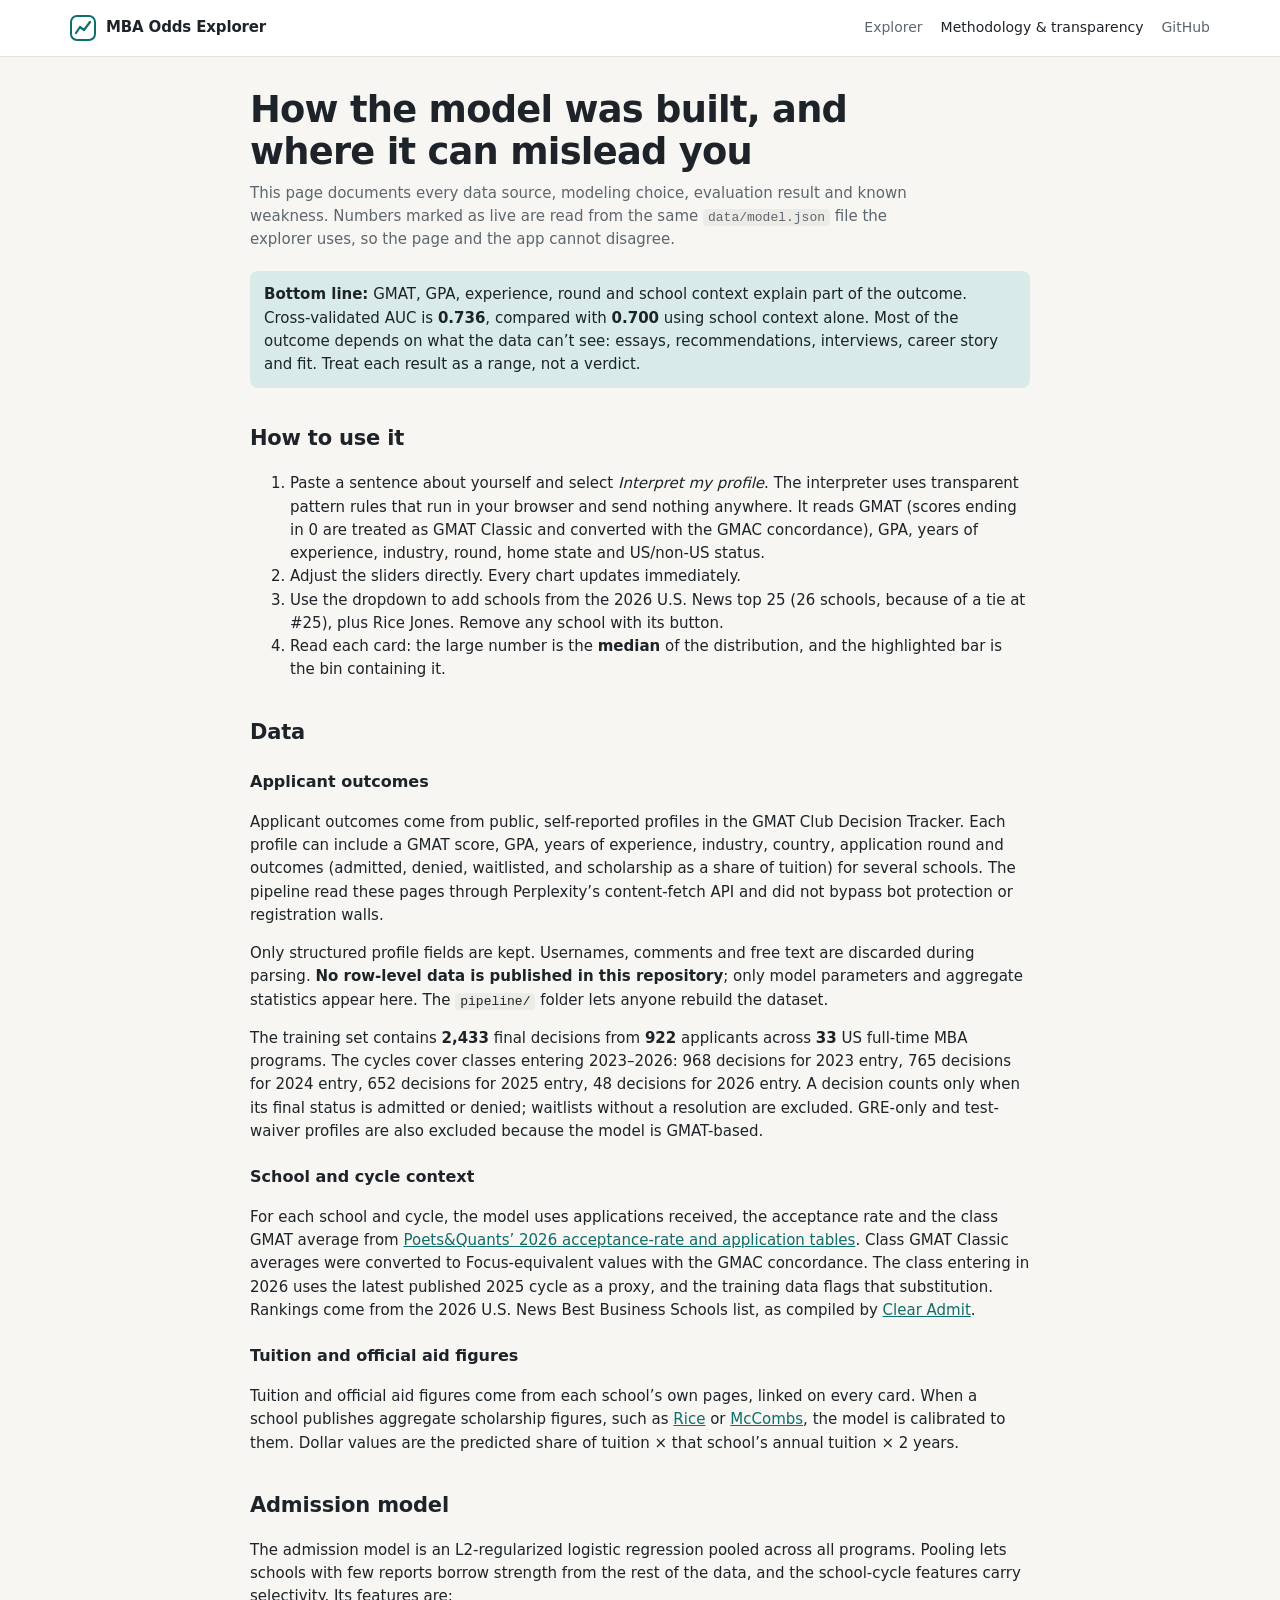
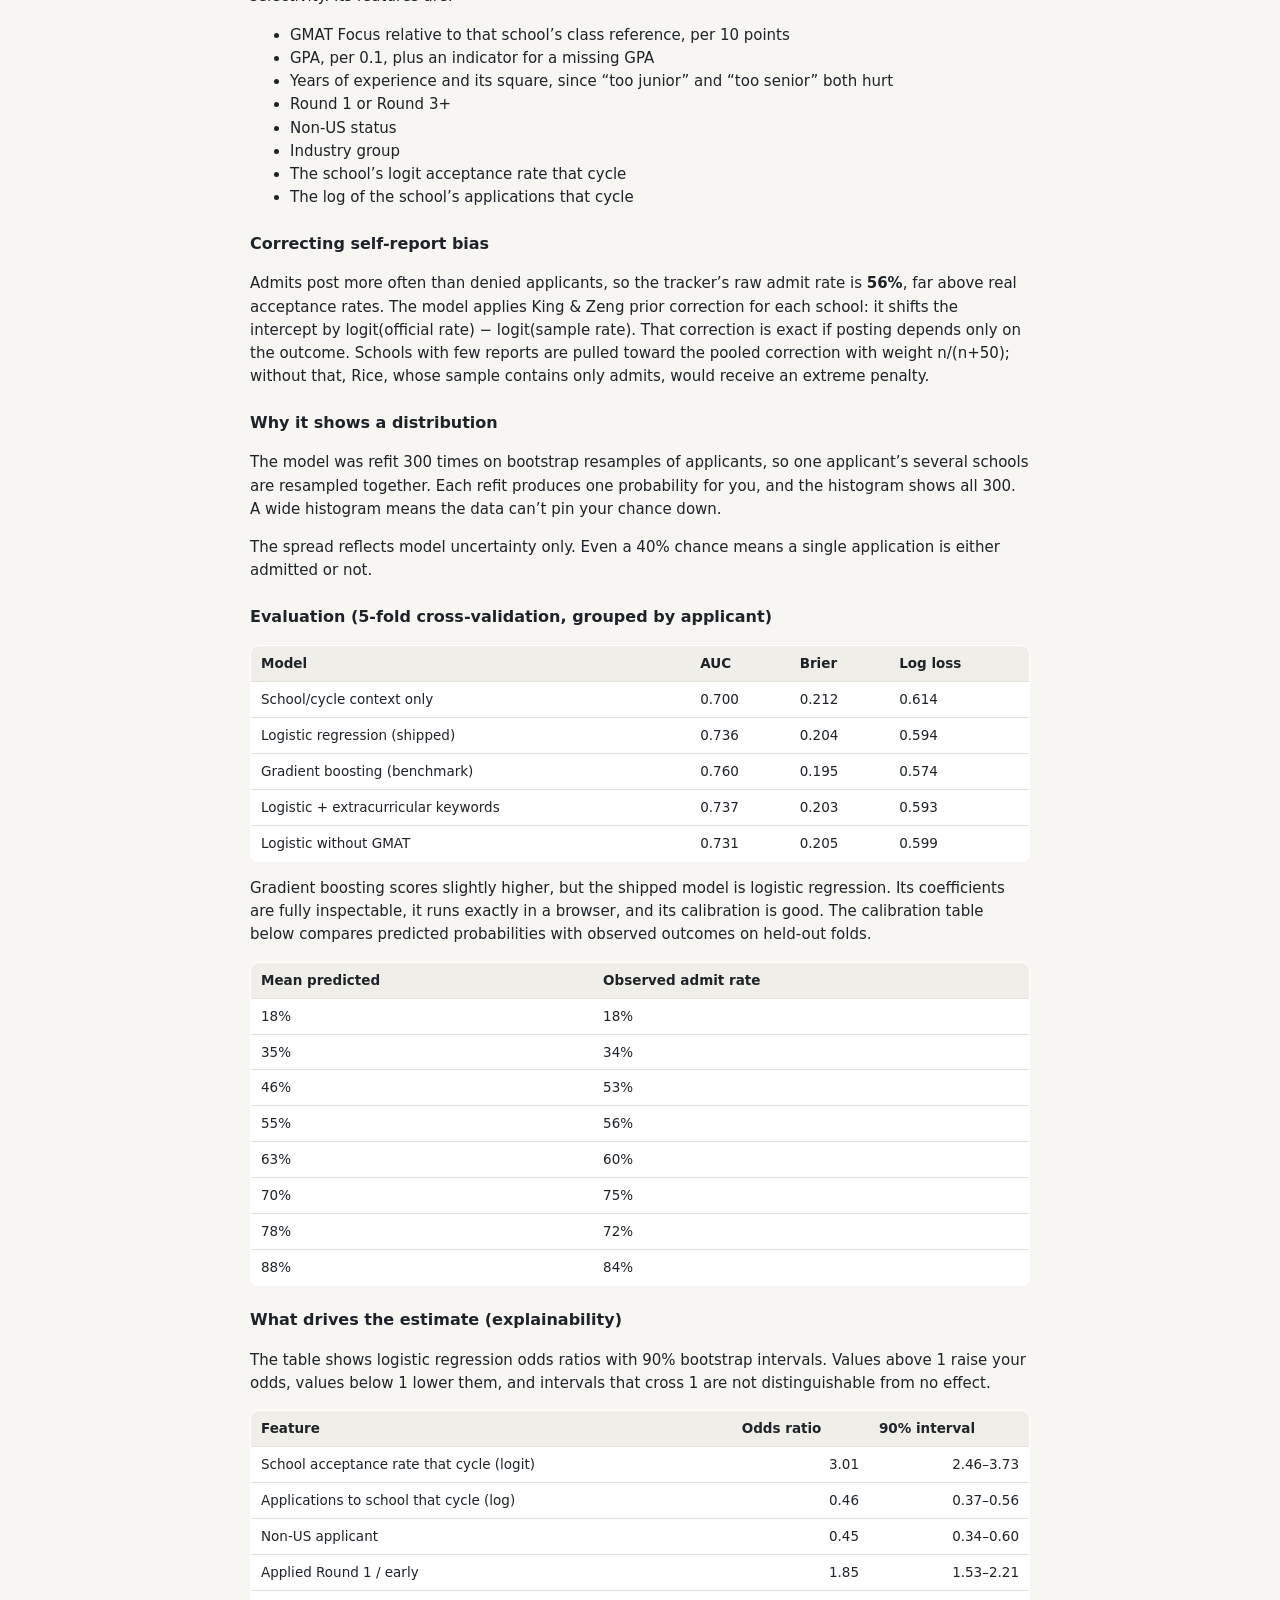
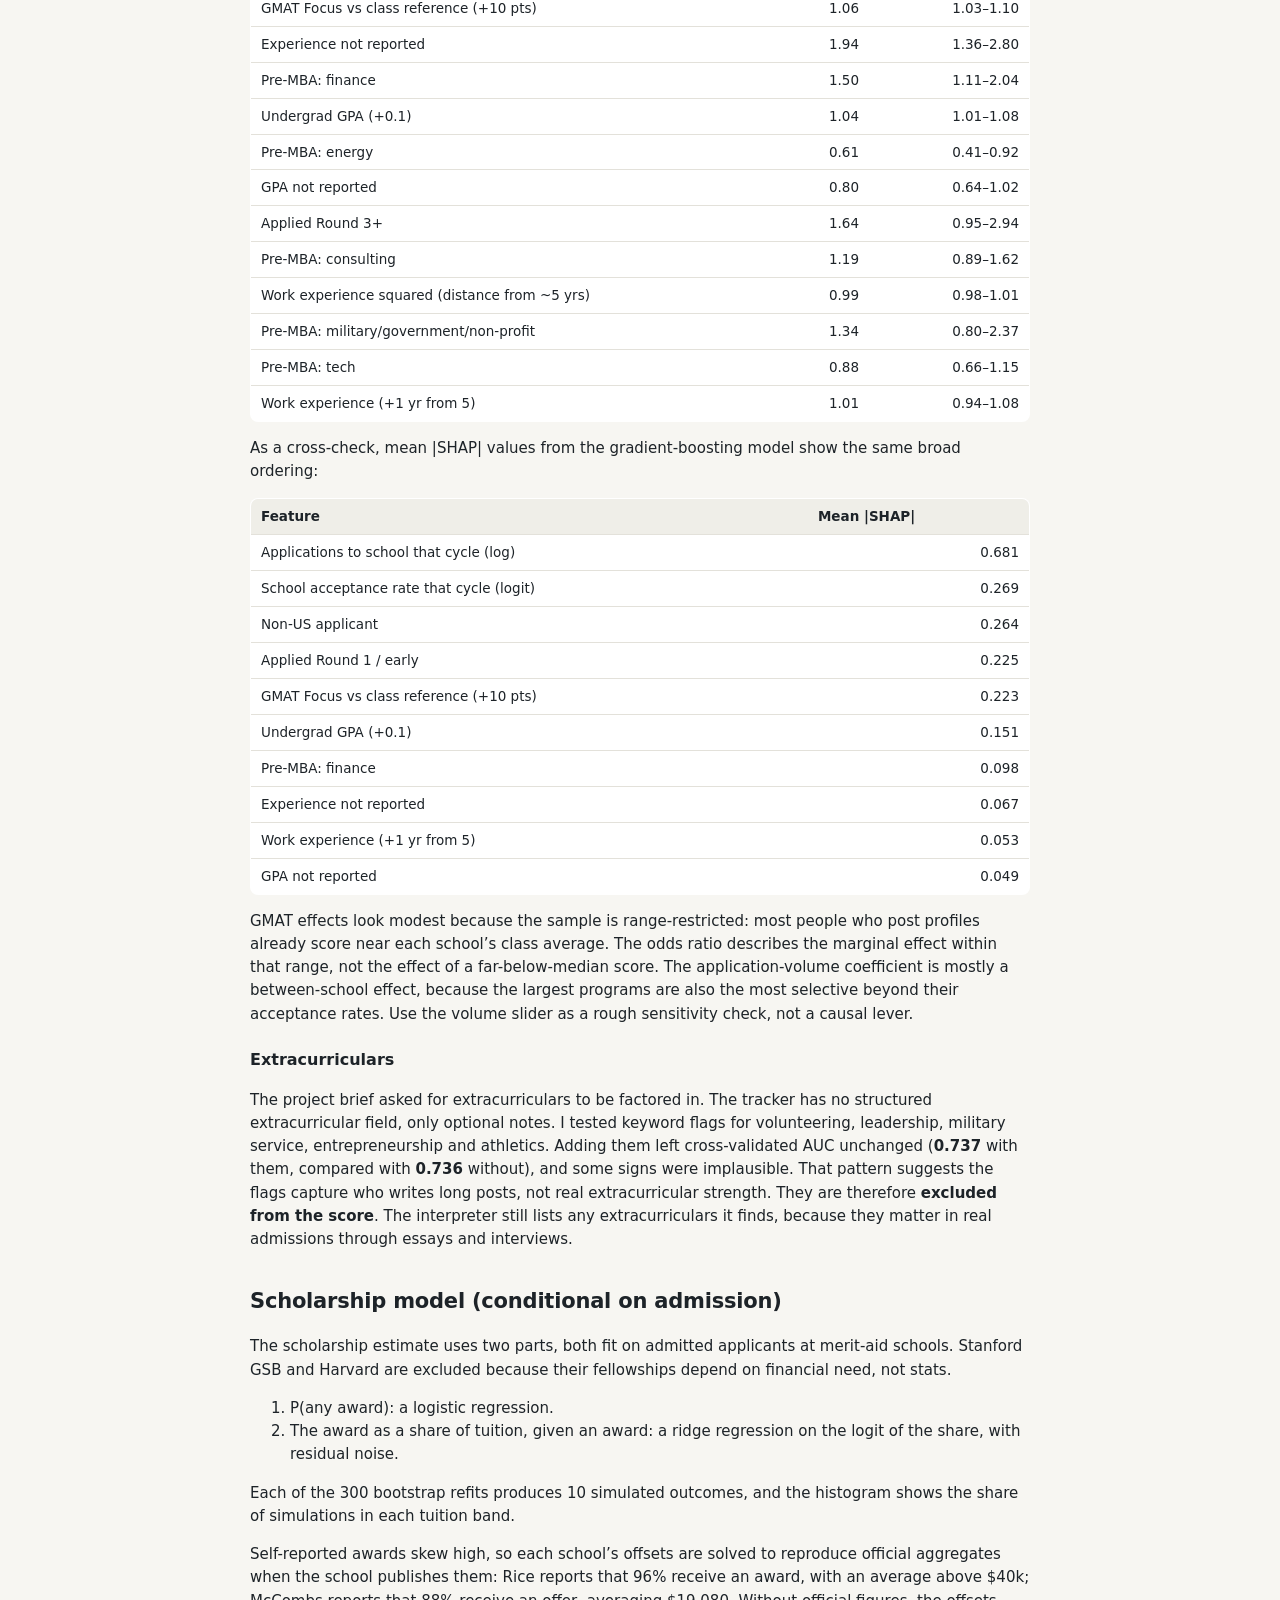
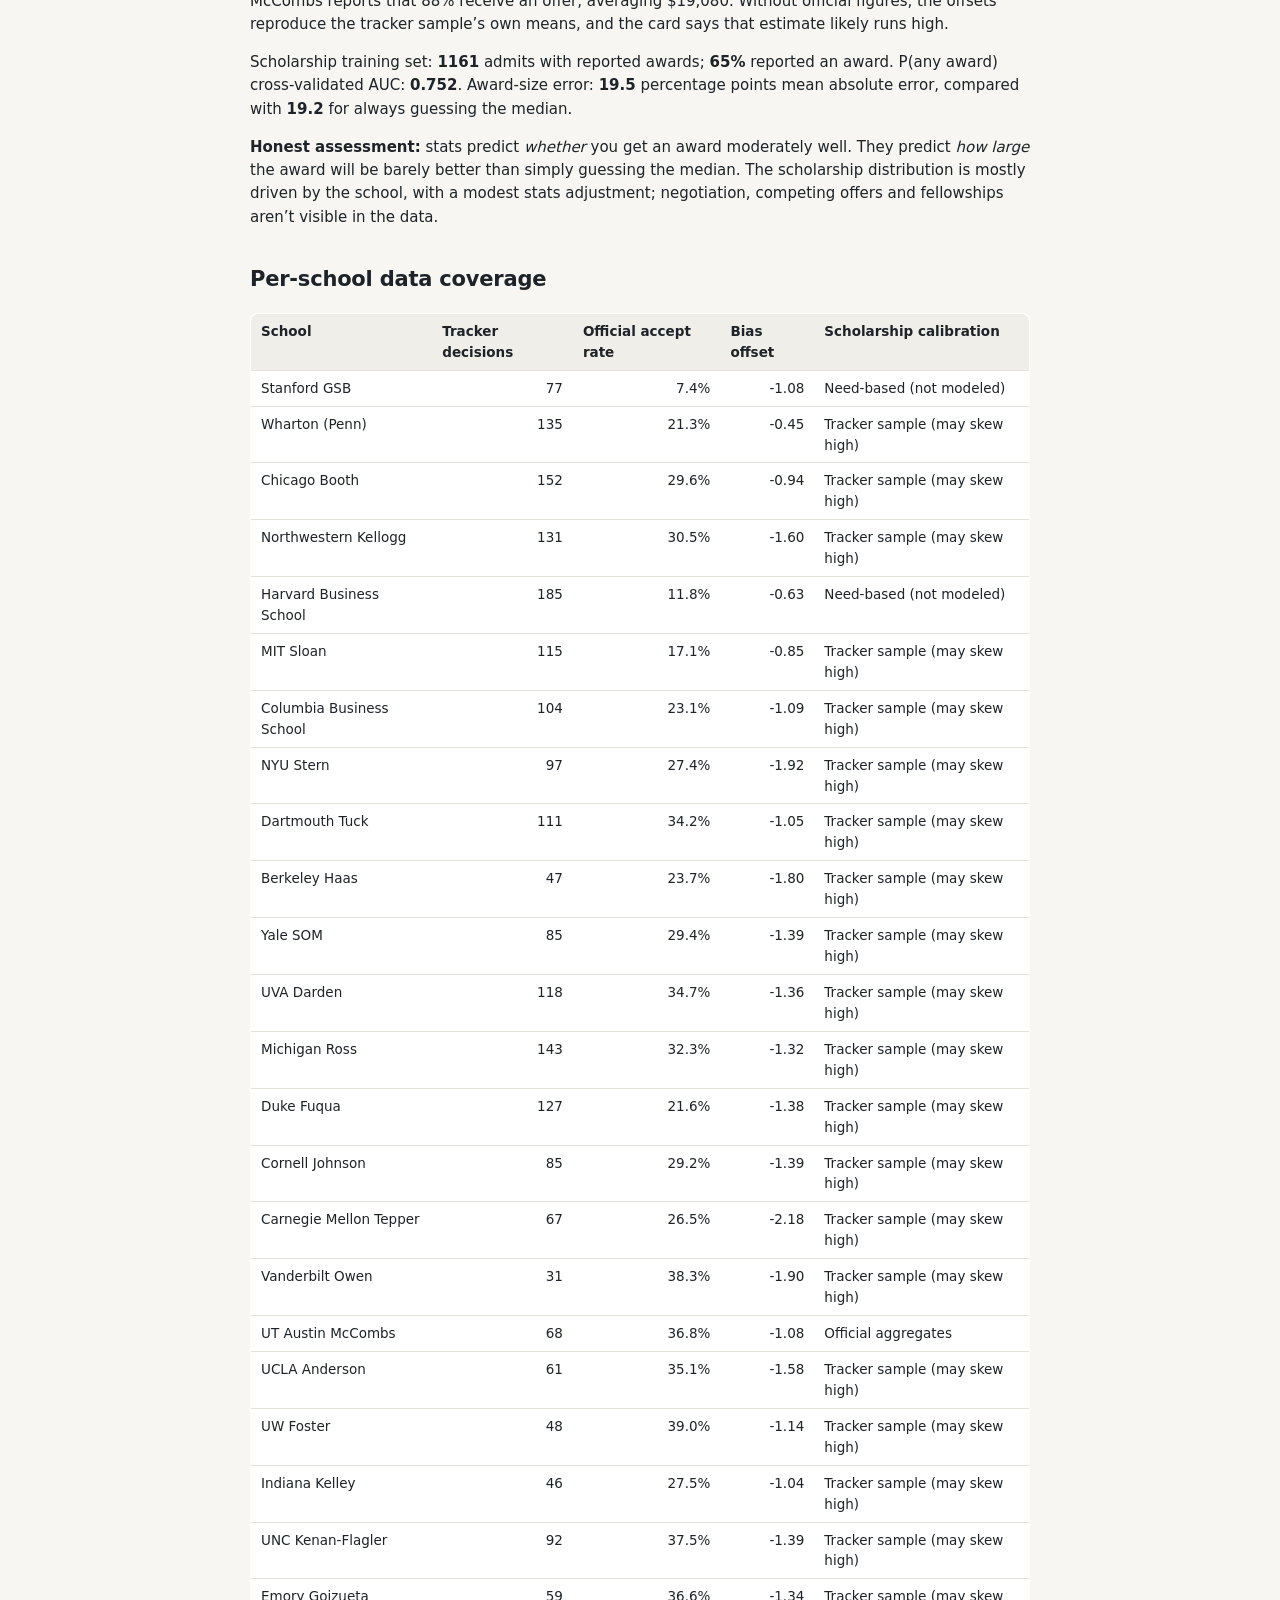
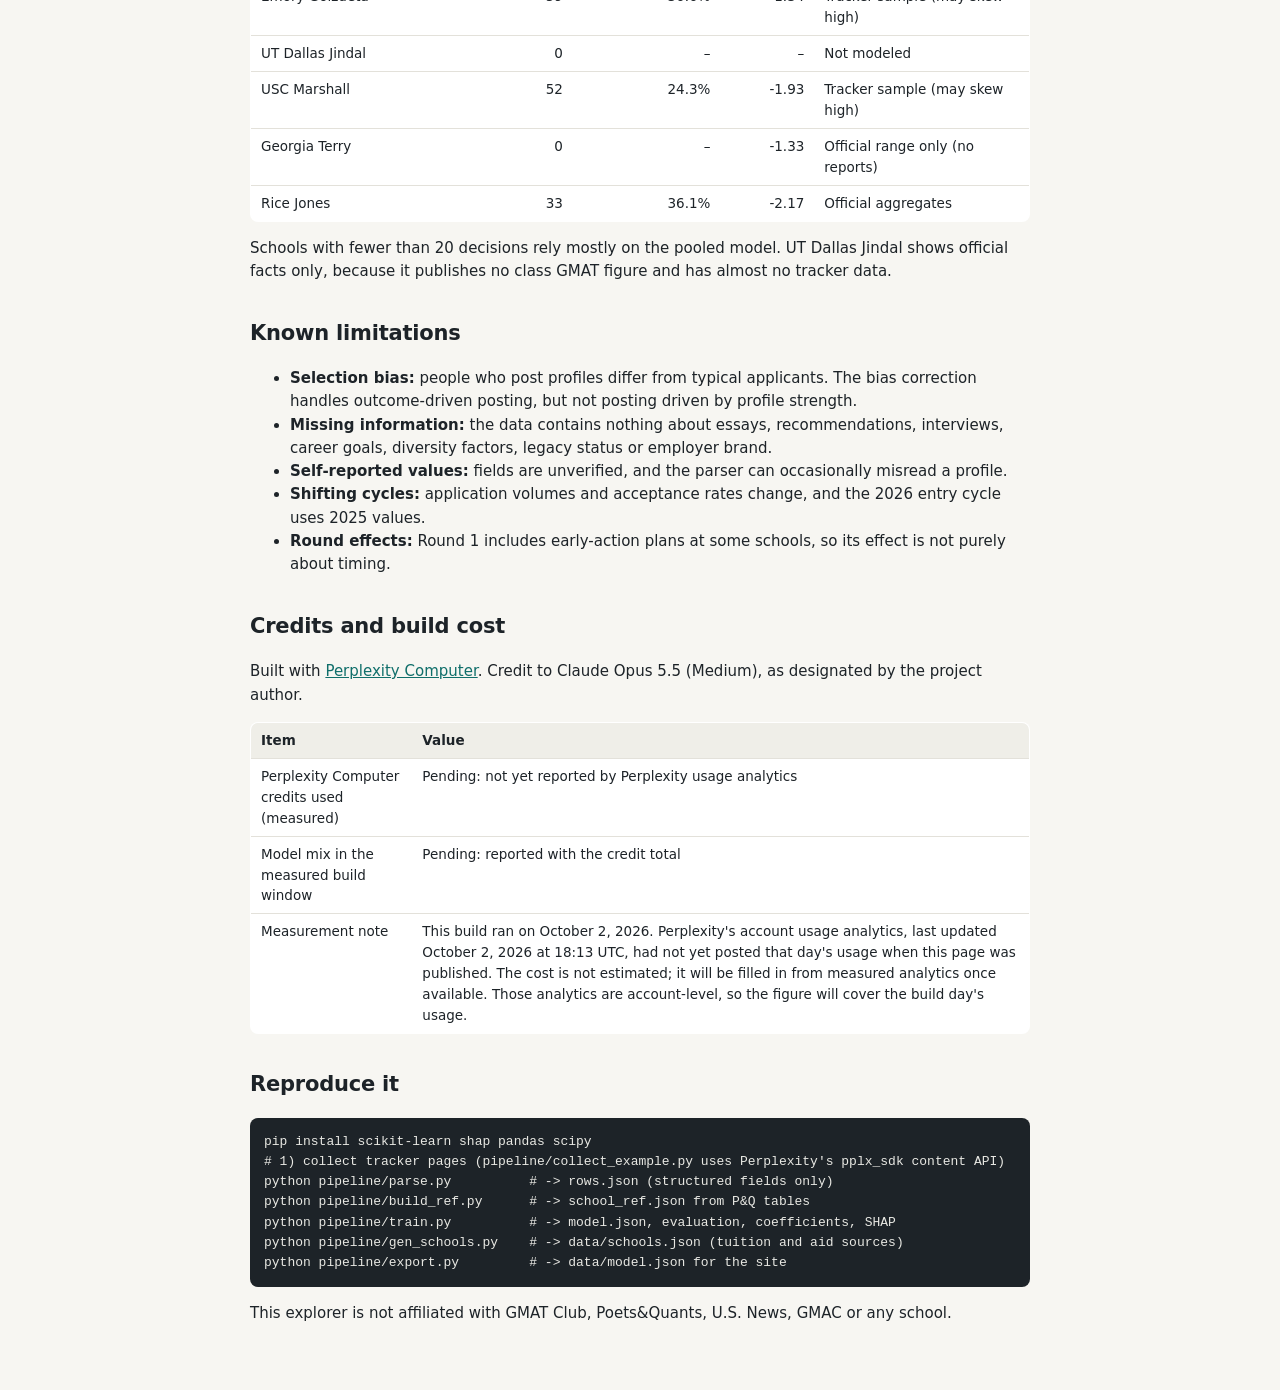
==== methodology.html @ 52ce70c5 "MBA Odds Explorer: explainable admission and scholarship estimator for the US News T25 plus Rice" ====
<!doctype html>
<html lang="en">
<head>
<meta charset="utf-8">
<meta name="viewport" content="width=device-width, initial-scale=1">
<title>Methodology &amp; transparency · MBA Odds Explorer</title>
<link rel="stylesheet" href="assets/style.css">
</head>
<body>
<header class="top"><div class="wrap">
  <div class="brand">
    <svg width="26" height="26" viewBox="0 0 26 26" aria-label="logo"><rect x="1" y="1" width="24" height="24" rx="6" fill="none" stroke="#0f6e6a" stroke-width="2"/><path d="M6 18 L10 12 L14 15 L20 7" fill="none" stroke="#0f6e6a" stroke-width="2.2" stroke-linecap="round" stroke-linejoin="round"/></svg>
    MBA Odds Explorer
  </div>
  <nav><a href="index.html">Explorer</a><a class="on" href="methodology.html">Methodology &amp; transparency</a><a href="https://github.com/bdas123/mba-admissions-predictor">GitHub</a></nav>
</div></header>

<main class="wrap doc">
<h1>How the model was built, and where it can mislead you</h1>
<p class="lede">This page documents every data source, modeling choice, evaluation result and known weakness. Numbers marked as live are read from the same <code>data/model.json</code> file the explorer uses, so the page and the app cannot disagree.</p>

<div class="callout"><strong>Bottom line:</strong> GMAT, GPA, experience, round and school context explain part of the outcome. Cross-validated AUC is <b class="live" data-k="auc_lr">–</b>, compared with <b class="live" data-k="auc_base">–</b> using school context alone. Most of the outcome depends on what the data can’t see: essays, recommendations, interviews, career story and fit. Treat each result as a range, not a verdict.</div>

<h2>How to use it</h2>
<ol>
  <li>Paste a sentence about yourself and select <em>Interpret my profile</em>. The interpreter uses transparent pattern rules that run in your browser and send nothing anywhere. It reads GMAT (scores ending in 0 are treated as GMAT Classic and converted with the GMAC concordance), GPA, years of experience, industry, round, home state and US/non-US status.</li>
  <li>Adjust the sliders directly. Every chart updates immediately.</li>
  <li>Use the dropdown to add schools from the 2026 U.S. News top 25 (26 schools, because of a tie at #25), plus Rice Jones. Remove any school with its button.</li>
  <li>Read each card: the large number is the <strong>median</strong> of the distribution, and the highlighted bar is the bin containing it.</li>
</ol>

<h2>Data</h2>
<h3>Applicant outcomes</h3>
<p>Applicant outcomes come from public, self-reported profiles in the GMAT Club Decision Tracker. Each profile can include a GMAT score, GPA, years of experience, industry, country, application round and outcomes (admitted, denied, waitlisted, and scholarship as a share of tuition) for several schools. The pipeline read these pages through Perplexity’s content-fetch API and did not bypass bot protection or registration walls.</p>
<p>Only structured profile fields are kept. Usernames, comments and free text are discarded during parsing. <strong>No row-level data is published in this repository</strong>; only model parameters and aggregate statistics appear here. The <code>pipeline/</code> folder lets anyone rebuild the dataset.</p>
<p>The training set contains <b class="live" data-k="n_train">–</b> final decisions from <b class="live" data-k="n_app">–</b> applicants across <b class="live" data-k="n_sch">–</b> US full-time MBA programs. The cycles cover classes entering 2023–2026: <span class="live" data-k="intake">–</span>. A decision counts only when its final status is admitted or denied; waitlists without a resolution are excluded. GRE-only and test-waiver profiles are also excluded because the model is GMAT-based.</p>
<h3>School and cycle context</h3>
<p>For each school and cycle, the model uses applications received, the acceptance rate and the class GMAT average from <a href="https://poetsandquants.com/2026/08/02/acceptance-rates-yield-apps-at-the-top-100-u-s-mba-programs-for-2026/">Poets&amp;Quants’ 2026 acceptance-rate and application tables</a>. Class GMAT Classic averages were converted to Focus-equivalent values with the GMAC concordance. The class entering in 2026 uses the latest published 2025 cycle as a proxy, and the training data flags that substitution. Rankings come from the 2026 U.S. News Best Business Schools list, as compiled by <a href="https://www.clearadmit.com/mba-rankings/usnews/">Clear Admit</a>.</p>
<h3>Tuition and official aid figures</h3>
<p>Tuition and official aid figures come from each school’s own pages, linked on every card. When a school publishes aggregate scholarship figures, such as <a href="https://business.rice.edu/admissions-blog/guide-to-2025-full-time-MBA-scholarships">Rice</a> or <a href="https://blogs.mccombs.utexas.edu/mba-insider/funding-your-texas-mccombs-full-time-mba-investment-impact/">McCombs</a>, the model is calibrated to them. Dollar values are the predicted share of tuition × that school’s annual tuition × 2 years.</p>

<h2>Admission model</h2>
<p>The admission model is an L2-regularized logistic regression pooled across all programs. Pooling lets schools with few reports borrow strength from the rest of the data, and the school-cycle features carry selectivity. Its features are:</p>
<ul>
  <li>GMAT Focus relative to that school’s class reference, per 10 points</li>
  <li>GPA, per 0.1, plus an indicator for a missing GPA</li>
  <li>Years of experience and its square, since “too junior” and “too senior” both hurt</li>
  <li>Round 1 or Round 3+</li>
  <li>Non-US status</li>
  <li>Industry group</li>
  <li>The school’s logit acceptance rate that cycle</li>
  <li>The log of the school’s applications that cycle</li>
</ul>

<h3>Correcting self-report bias</h3>
<p>Admits post more often than denied applicants, so the tracker’s raw admit rate is <b class="live" data-k="train_rate">–</b>, far above real acceptance rates. The model applies King &amp; Zeng prior correction for each school: it shifts the intercept by logit(official rate) − logit(sample rate). That correction is exact if posting depends only on the outcome. Schools with few reports are pulled toward the pooled correction with weight n/(n+50); without that, Rice, whose sample contains only admits, would receive an extreme penalty.</p>

<h3>Why it shows a distribution</h3>
<p>The model was refit 300 times on bootstrap resamples of applicants, so one applicant’s several schools are resampled together. Each refit produces one probability for you, and the histogram shows all 300. A wide histogram means the data can’t pin your chance down.</p>
<p>The spread reflects model uncertainty only. Even a 40% chance means a single application is either admitted or not.</p>

<h3>Evaluation (5-fold cross-validation, grouped by applicant)</h3>
<table id="evalTbl"><thead><tr><th>Model</th><th>AUC</th><th>Brier</th><th>Log loss</th></tr></thead><tbody></tbody></table>
<p>Gradient boosting scores slightly higher, but the shipped model is logistic regression. Its coefficients are fully inspectable, it runs exactly in a browser, and its calibration is good. The calibration table below compares predicted probabilities with observed outcomes on held-out folds.</p>
<table id="calTbl"><thead><tr><th>Mean predicted</th><th>Observed admit rate</th></tr></thead><tbody></tbody></table>

<h3>What drives the estimate (explainability)</h3>
<p>The table shows logistic regression odds ratios with 90% bootstrap intervals. Values above 1 raise your odds, values below 1 lower them, and intervals that cross 1 are not distinguishable from no effect.</p>
<table id="coefTbl"><thead><tr><th>Feature</th><th class="num">Odds ratio</th><th class="num">90% interval</th></tr></thead><tbody></tbody></table>
<p>As a cross-check, mean |SHAP| values from the gradient-boosting model show the same broad ordering:</p>
<table id="shapTbl"><thead><tr><th>Feature</th><th class="num">Mean |SHAP|</th></tr></thead><tbody></tbody></table>
<p>GMAT effects look modest because the sample is range-restricted: most people who post profiles already score near each school’s class average. The odds ratio describes the marginal effect within that range, not the effect of a far-below-median score. The application-volume coefficient is mostly a between-school effect, because the largest programs are also the most selective beyond their acceptance rates. Use the volume slider as a rough sensitivity check, not a causal lever.</p>

<h3 id="extracurriculars">Extracurriculars</h3>
<p>The project brief asked for extracurriculars to be factored in. The tracker has no structured extracurricular field, only optional notes. I tested keyword flags for volunteering, leadership, military service, entrepreneurship and athletics. Adding them left cross-validated AUC unchanged (<b class="live" data-k="auc_ec">–</b> with them, compared with <b class="live" data-k="auc_lr2">–</b> without), and some signs were implausible. That pattern suggests the flags capture who writes long posts, not real extracurricular strength. They are therefore <strong>excluded from the score</strong>. The interpreter still lists any extracurriculars it finds, because they matter in real admissions through essays and interviews.</p>

<h2>Scholarship model (conditional on admission)</h2>
<p>The scholarship estimate uses two parts, both fit on admitted applicants at merit-aid schools. Stanford GSB and Harvard are excluded because their fellowships depend on financial need, not stats.</p>
<ol>
  <li>P(any award): a logistic regression.</li>
  <li>The award as a share of tuition, given an award: a ridge regression on the logit of the share, with residual noise.</li>
</ol>
<p>Each of the 300 bootstrap refits produces 10 simulated outcomes, and the histogram shows the share of simulations in each tuition band.</p>
<p>Self-reported awards skew high, so each school’s offsets are solved to reproduce official aggregates when the school publishes them: Rice reports that 96% receive an award, with an average above $40k; McCombs reports that 88% receive an offer, averaging $19,080. Without official figures, the offsets reproduce the tracker sample’s own means, and the card says that estimate likely runs high.</p>
<p class="live-block" id="schEval"></p>
<p><strong>Honest assessment:</strong> stats predict <em>whether</em> you get an award moderately well. They predict <em>how large</em> the award will be barely better than simply guessing the median. The scholarship distribution is mostly driven by the school, with a modest stats adjustment; negotiation, competing offers and fellowships aren’t visible in the data.</p>

<h2>Per-school data coverage</h2>
<table id="covTbl"><thead><tr><th>School</th><th class="num">Tracker decisions</th><th class="num">Official accept rate</th><th class="num">Bias offset</th><th>Scholarship calibration</th></tr></thead><tbody></tbody></table>
<p>Schools with fewer than 20 decisions rely mostly on the pooled model. UT Dallas Jindal shows official facts only, because it publishes no class GMAT figure and has almost no tracker data.</p>

<h2>Known limitations</h2>
<ul>
  <li><strong>Selection bias:</strong> people who post profiles differ from typical applicants. The bias correction handles outcome-driven posting, but not posting driven by profile strength.</li>
  <li><strong>Missing information:</strong> the data contains nothing about essays, recommendations, interviews, career goals, diversity factors, legacy status or employer brand.</li>
  <li><strong>Self-reported values:</strong> fields are unverified, and the parser can occasionally misread a profile.</li>
  <li><strong>Shifting cycles:</strong> application volumes and acceptance rates change, and the 2026 entry cycle uses 2025 values.</li>
  <li><strong>Round effects:</strong> Round 1 includes early-action plans at some schools, so its effect is not purely about timing.</li>
</ul>

<h2 id="credits">Credits and build cost</h2>
<p id="creditsText">Built with <a href="https://www.perplexity.ai/computer">Perplexity Computer</a>. Credit to Claude Opus 5.5 (Medium), as designated by the project author.</p>
<table id="creditTbl"><thead><tr><th>Item</th><th>Value</th></tr></thead><tbody>
  <tr><td>Perplexity Computer credits used (measured)</td><td id="credTotal">See note</td></tr>
  <tr><td>Model mix in the measured build window</td><td id="credModels">See note</td></tr>
  <tr><td>Measurement note</td><td id="credNote"></td></tr>
</tbody></table>

<h2>Reproduce it</h2>
<pre>pip install scikit-learn shap pandas scipy
# 1) collect tracker pages (pipeline/collect_example.py uses Perplexity's pplx_sdk content API)
python pipeline/parse.py          # -> rows.json (structured fields only)
python pipeline/build_ref.py      # -> school_ref.json from P&amp;Q tables
python pipeline/train.py          # -> model.json, evaluation, coefficients, SHAP
python pipeline/gen_schools.py    # -> data/schools.json (tuition and aid sources)
python pipeline/export.py         # -> data/model.json for the site</pre>
<p>This explorer is not affiliated with GMAT Club, Poets&amp;Quants, U.S. News, GMAC or any school.</p>
</main>
<script>
fetch("data/model.json").then(r => r.json()).then(M => {
  const set = (k, v) => document.querySelectorAll(`[data-k="${k}"]`).forEach(e => e.textContent = v);
  set("auc_lr", M.eval.logistic_regression.auc.toFixed(3)); set("auc_lr2", M.eval.logistic_regression.auc.toFixed(3));
  set("auc_base", M.eval.context_only_baseline.auc.toFixed(3)); set("auc_ec", M.eval.logistic_plus_extracurricular_keywords.auc.toFixed(3));
  set("n_train", M.n_train.toLocaleString()); set("n_app", M.n_applicants.toLocaleString()); set("n_sch", M.n_schools);
  set("train_rate", (100 * M.train_admit_rate).toFixed(0) + "%");
  set("intake", Object.entries(M.intake_counts).map(([y, n]) => `${n} decisions for ${y} entry`).join(", "));
  const names = {context_only_baseline: "School/cycle context only", logistic_regression: "Logistic regression (shipped)", gradient_boosting: "Gradient boosting (benchmark)", logistic_plus_extracurricular_keywords: "Logistic + extracurricular keywords", logistic_without_gmat: "Logistic without GMAT"};
  document.querySelector("#evalTbl tbody").innerHTML = Object.entries(names).map(([k, n]) => `<tr><td>${n}</td><td>${M.eval[k].auc.toFixed(3)}</td><td>${M.eval[k].brier.toFixed(3)}</td><td>${M.eval[k].log_loss.toFixed(3)}</td></tr>`).join("");
  document.querySelector("#calTbl tbody").innerHTML = M.eval.lr_calibration.map(c => `<tr><td>${(100*c.mean_pred).toFixed(0)}%</td><td>${(100*c.observed).toFixed(0)}%</td></tr>`).join("");
  document.querySelector("#coefTbl tbody").innerHTML = M.coef_table.map(c => `<tr><td>${c.label}</td><td class="num">${c.odds_ratio_per_unit.toFixed(2)}</td><td class="num">${c.or_90ci[0].toFixed(2)}–${c.or_90ci[1].toFixed(2)}</td></tr>`).join("");
  document.querySelector("#shapTbl tbody").innerHTML = M.gb_shap_importance.slice(0, 10).map(c => `<tr><td>${c.label}</td><td class="num">${c.mean_abs_shap.toFixed(3)}</td></tr>`).join("");
  const e = M.sch_eval;
  document.getElementById("schEval").innerHTML = `Scholarship training set: <b>${e.n_admits_with_scholarship_info}</b> admits with reported awards; <b>${(100*e.share_receiving_any).toFixed(0)}%</b> reported an award. P(any award) cross-validated AUC: <b>${e.any_award_auc}</b>. Award-size error: <b>${e.share_mae_pct_points}</b> percentage points mean absolute error, compared with <b>${e.share_mae_naive_median}</b> for always guessing the median.`;
  fetch("data/schools.json").then(r => r.json()).then(S => {
    const rows = Object.keys(S).sort((a, b) => parseInt(S[a].usnews_rank) - parseInt(S[b].usnews_rank)).map(k => {
      const p = M.prior_correction[k] || {}; const o = M.sch_school_offsets[k] || {};
      const basis = S[k].aid_basis === "need" ? "Need-based (not modeled)" : S[k].aid_basis === "official_only" ? "Not modeled" : S[k].aid_basis === "range_only" ? "Official range only (no reports)" : ({official: "Official aggregates", tracker_sample: "Tracker sample (may skew high)", pooled_only: "Pooled only"}[o.basis] || "–");
      return `<tr><td>${S[k].name}</td><td class="num">${p.n ?? 0}</td><td class="num">${p.official_rate != null ? (100*p.official_rate).toFixed(1) + "%" : "–"}</td><td class="num">${p.offset != null ? p.offset.toFixed(2) : "–"}</td><td>${basis}</td></tr>`;
    });
    document.querySelector("#covTbl tbody").innerHTML = rows.join("");
  });
  fetch("data/credits.json").then(r => r.ok ? r.json() : null).then(C => {
    if (!C) return;
    document.getElementById("credTotal").textContent = C.total_display;
    document.getElementById("credModels").textContent = C.models_display;
    document.getElementById("credNote").textContent = C.note;
  }).catch(() => {});
});
</script>
</body>
</html>
---- assets/style.css ----
:root {
  --bg: #f7f6f2; --surface: #ffffff; --ink: #1d2328; --muted: #5d666e; --line: #e3e1da;
  --accent: #0f6e6a; --accent-soft: #d8ebe9; --bar: #c9d3d6; --warn: #8a5a00; --warn-bg: #fbf3e2;
  --radius: 10px; --font: "Inter", system-ui, -apple-system, "Segoe UI", sans-serif;
}
* { box-sizing: border-box; }
body { margin: 0; font-family: var(--font); background: var(--bg); color: var(--ink); font-size: 15px; line-height: 1.55; }
a { color: var(--accent); }
.wrap { max-width: 1180px; margin: 0 auto; padding: 0 20px; }
.top { border-bottom: 1px solid var(--line); background: var(--surface); }
.top .wrap { display: flex; align-items: center; justify-content: space-between; height: 56px; gap: 16px; }
.brand { display: flex; align-items: center; gap: 10px; font-weight: 650; letter-spacing: -0.01em; }
.brand svg { flex: none; }
nav a { margin-left: 18px; text-decoration: none; color: var(--muted); font-size: 14px; }
nav a:hover, nav a.on { color: var(--ink); }
h1 { font-size: clamp(1.6rem, 1.2rem + 1.4vw, 2.3rem); letter-spacing: -0.02em; line-height: 1.15; margin: 32px 0 8px; max-width: 24ch; }
.lede { color: var(--muted); max-width: 70ch; margin: 0 0 20px; }
.banner { background: var(--warn-bg); color: var(--warn); border: 1px solid #ecd9ad; border-radius: var(--radius); padding: 12px 14px; font-size: 14px; margin-bottom: 22px; }
.layout { display: grid; grid-template-columns: 320px 1fr; gap: 22px; align-items: start; padding-bottom: 40px; }
@media (max-width: 900px) { .layout { grid-template-columns: 1fr; } }
.panel { background: var(--surface); border: 1px solid var(--line); border-radius: var(--radius); padding: 18px; position: sticky; top: 16px; }
.panel h2 { font-size: 15px; margin: 0 0 10px; }
.panel textarea { width: 100%; min-height: 92px; border: 1px solid var(--line); border-radius: 8px; padding: 10px; font: inherit; font-size: 14px; resize: vertical; background: var(--bg); }
button { background: var(--accent); color: #fff; border: 0; border-radius: 8px; padding: 9px 14px; font: inherit; font-weight: 600; cursor: pointer; margin-top: 8px; }
button:hover { filter: brightness(1.08); }
#interp-out { font-size: 13px; color: var(--muted); margin: 8px 0 4px; min-height: 1em; }
.hint { font-size: 12px; color: var(--muted); }
.field { margin: 14px 0; }
.field label { display: flex; justify-content: space-between; font-size: 13px; font-weight: 600; margin-bottom: 4px; }
.field label span { font-variant-numeric: tabular-nums; color: var(--accent); }
input[type=range] { width: 100%; accent-color: var(--accent); }
select { width: 100%; padding: 7px; border-radius: 8px; border: 1px solid var(--line); font: inherit; background: var(--surface); }
.check { display: flex; gap: 8px; align-items: center; font-size: 13px; margin: 8px 0; }
hr { border: 0; border-top: 1px solid var(--line); margin: 16px 0; }
#cards { display: grid; gap: 16px; }
.card { background: var(--surface); border: 1px solid var(--line); border-radius: var(--radius); padding: 18px 18px 14px; }
.card h3 { margin: 0; font-size: 18px; letter-spacing: -0.01em; }
.meta { margin: 2px 0 12px; color: var(--muted); font-size: 13px; }
.pair { display: grid; grid-template-columns: 1fr 1fr; gap: 18px; }
@media (max-width: 640px) { .pair { grid-template-columns: 1fr; } }
.kicker { font-size: 12px; text-transform: uppercase; letter-spacing: 0.06em; color: var(--muted); font-weight: 600; }
.big { font-size: 30px; font-weight: 700; letter-spacing: -0.02em; color: var(--accent); font-variant-numeric: tabular-nums; line-height: 1.2; }
.sub { font-size: 12.5px; color: var(--muted); min-height: 1.4em; }
.chart { height: 150px; margin-top: 6px; }
.need { font-size: 13px; color: var(--muted); background: var(--bg); border-radius: 8px; padding: 10px; margin-top: 10px; }
.card footer { border-top: 1px solid var(--line); margin-top: 12px; padding-top: 8px; font-size: 12px; color: var(--muted); }
.stats { display: flex; flex-wrap: wrap; gap: 18px; font-size: 13px; color: var(--muted); margin-bottom: 18px; }
.stats b { color: var(--ink); font-variant-numeric: tabular-nums; }
.site-foot { border-top: 1px solid var(--line); background: var(--surface); padding: 18px 0 26px; font-size: 13px; color: var(--muted); }
/* methodology page */
.doc { max-width: 820px; padding-bottom: 50px; }
.doc h2 { margin-top: 34px; font-size: 21px; letter-spacing: -0.01em; }
.doc h3 { font-size: 16px; margin-top: 22px; }
.doc table { border-collapse: collapse; width: 100%; font-size: 13.5px; background: var(--surface); border: 1px solid var(--line); border-radius: 8px; overflow: hidden; }
.doc th, .doc td { text-align: left; padding: 7px 10px; border-bottom: 1px solid var(--line); vertical-align: top; }
.doc th { background: #efeee8; font-weight: 600; }
.doc td.num { font-variant-numeric: tabular-nums; text-align: right; }
.doc code { background: #ecebe5; padding: 1px 5px; border-radius: 4px; font-size: 13px; }
.doc pre { background: #1d2328; color: #e8e8e3; padding: 14px; border-radius: 8px; overflow-x: auto; font-size: 13px; }
.callout { background: var(--accent-soft); border-radius: 8px; padding: 12px 14px; margin: 14px 0; }

.picker { background: var(--surface); border: 1px solid var(--line); border-radius: var(--radius); padding: 14px 16px; margin-bottom: 16px; }
.picker label { font-size: 13px; font-weight: 600; display: block; margin-bottom: 6px; }
.picker .row { display: flex; gap: 8px; flex-wrap: wrap; align-items: center; }
.picker select { flex: 1 1 260px; width: auto; }
.picker button { margin-top: 0; }
button.ghost { background: transparent; color: var(--accent); border: 1px solid var(--accent); }
button:disabled { opacity: .45; cursor: default; }
.card header { display: flex; justify-content: space-between; gap: 12px; align-items: flex-start; }
button.rm { background: transparent; color: var(--muted); border: 1px solid var(--line); padding: 4px 10px; font-size: 12px; font-weight: 500; margin: 0; }
button.rm:hover { color: var(--ink); border-color: var(--muted); }
.empty { color: var(--muted); padding: 30px; text-align: center; background: var(--surface); border: 1px dashed var(--line); border-radius: var(--radius); }
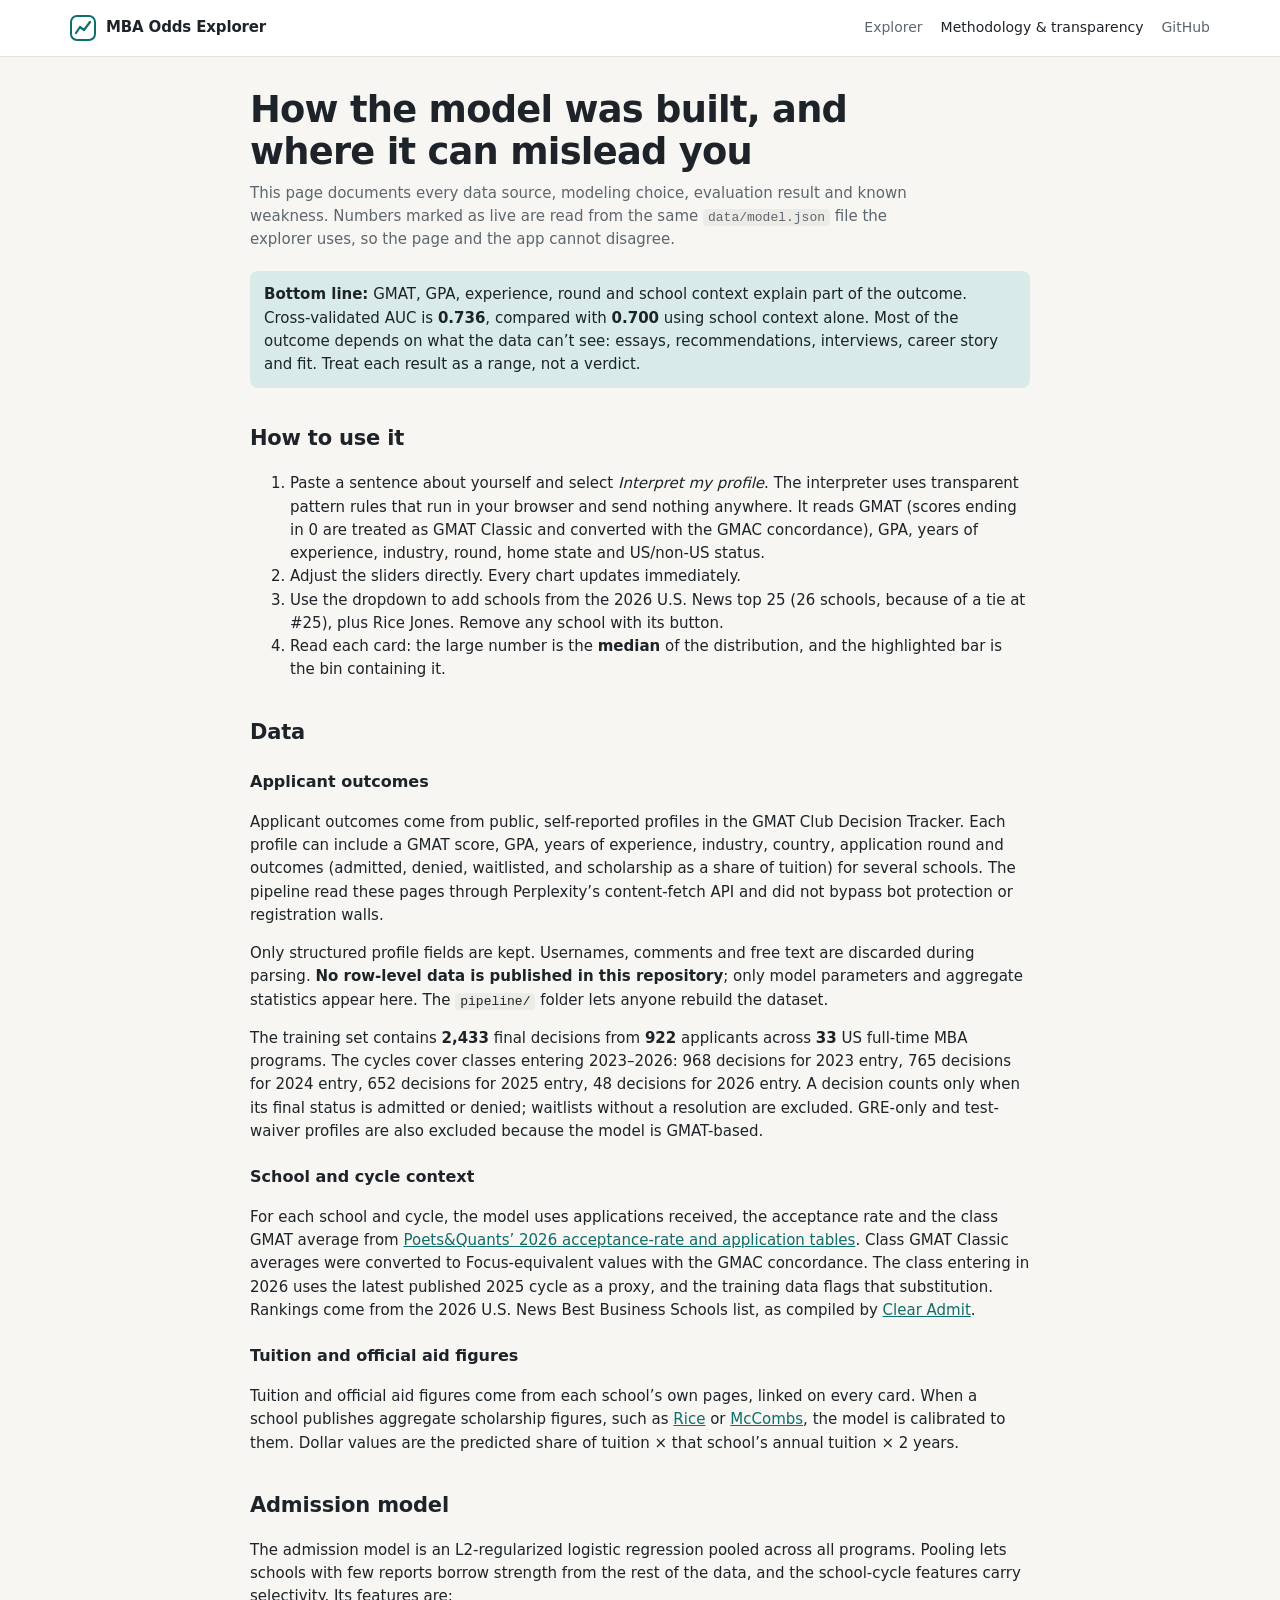
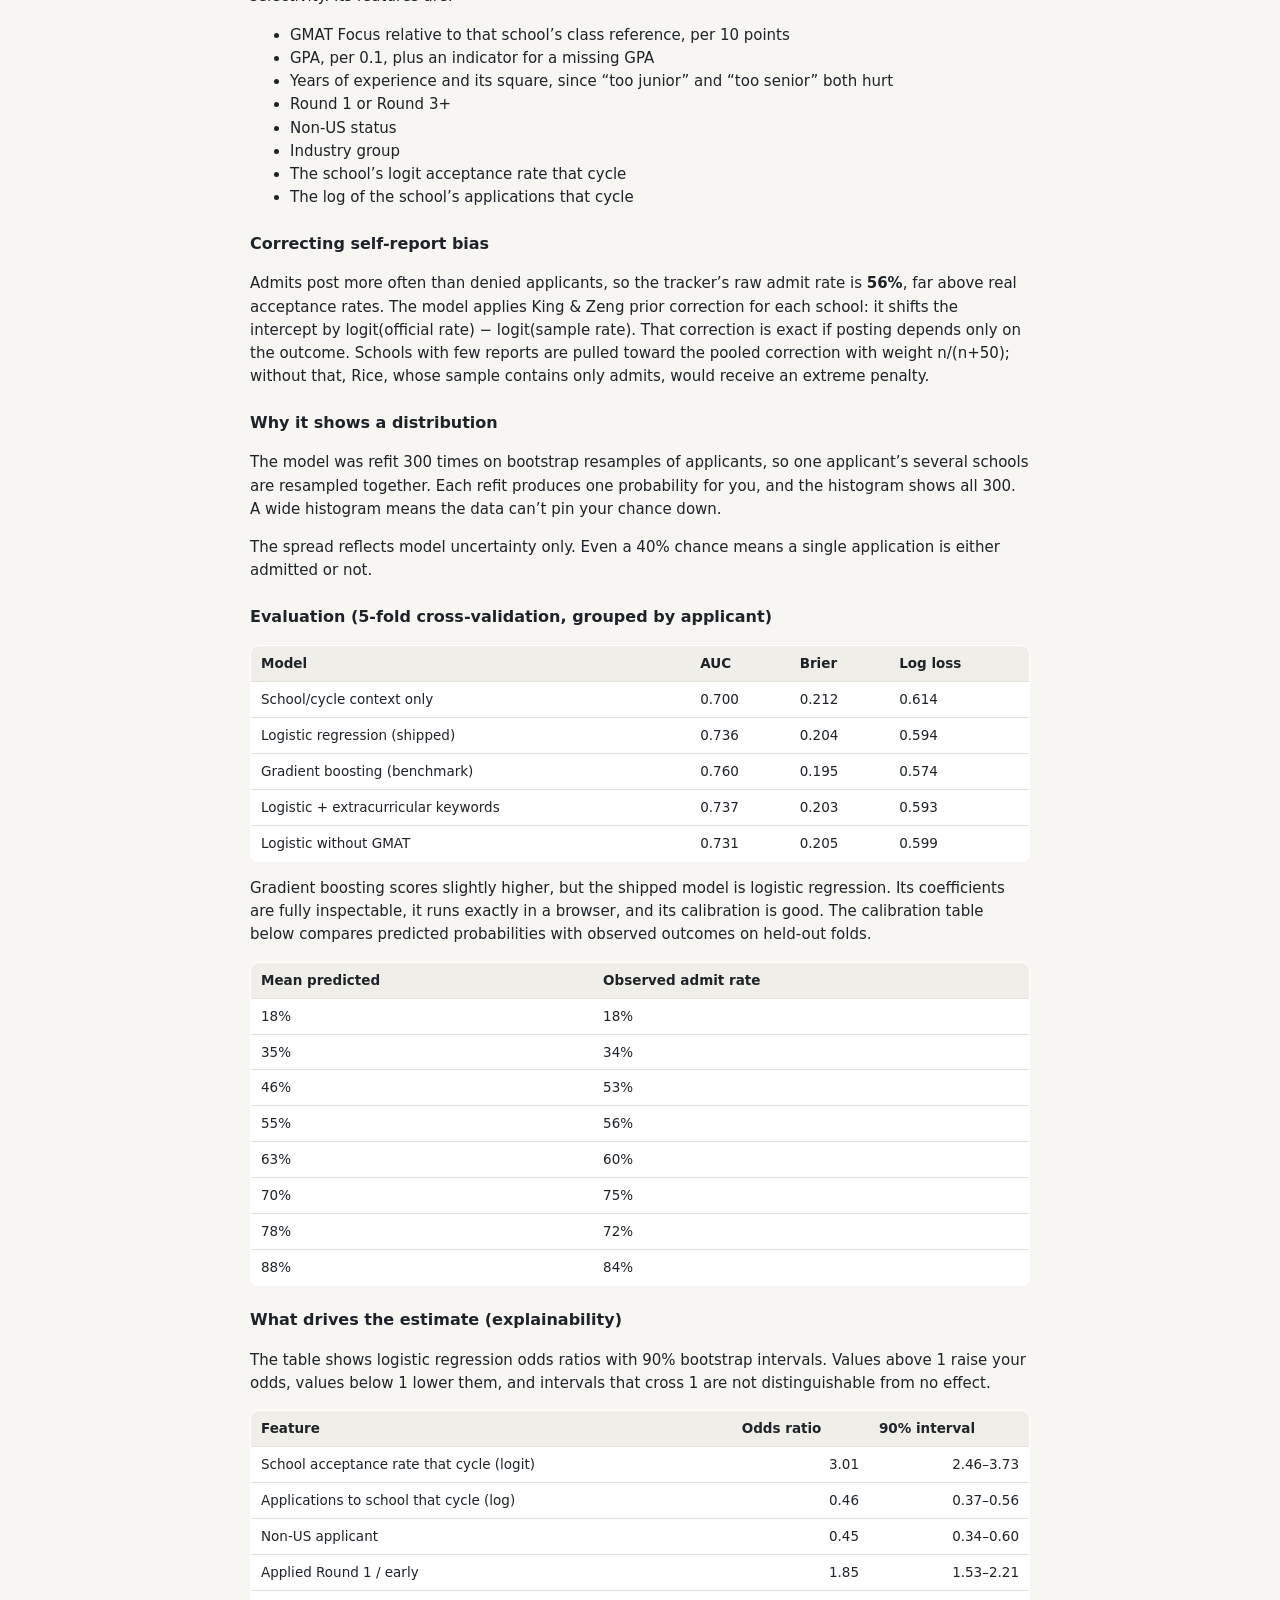
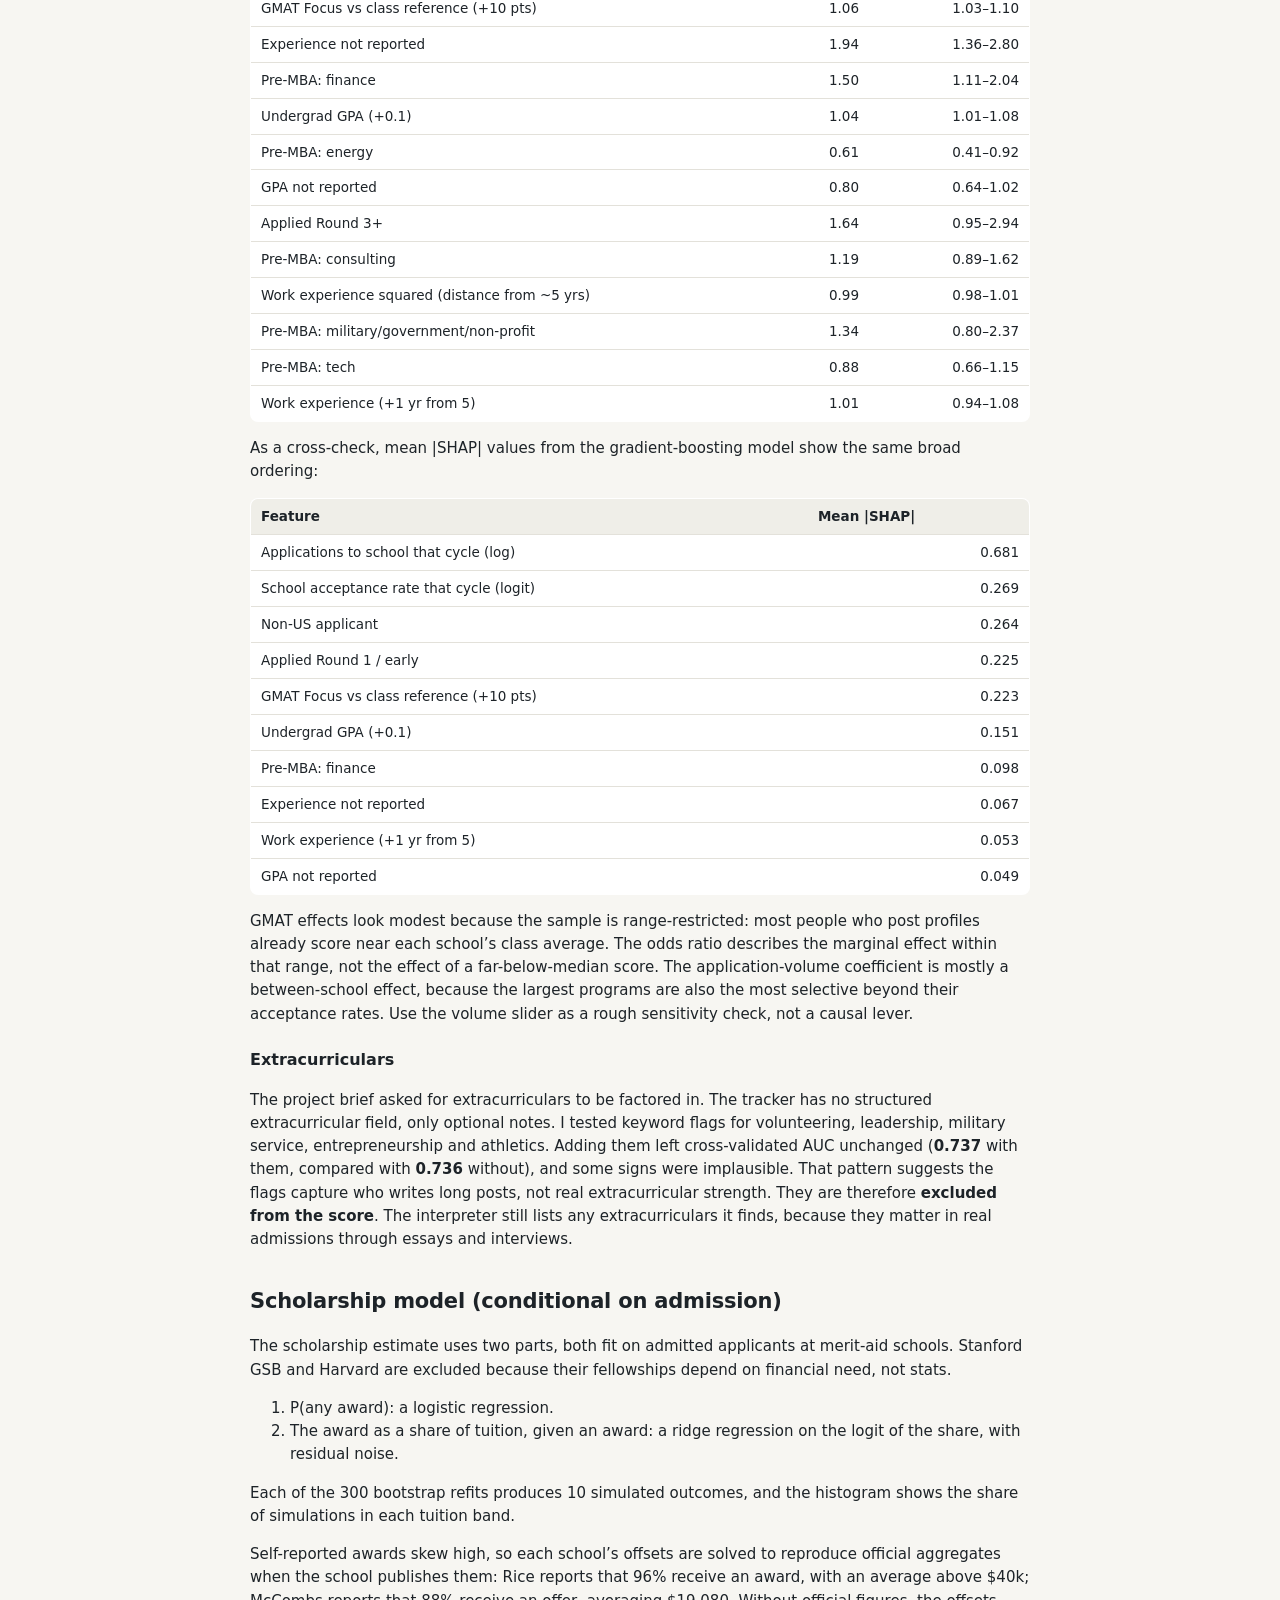
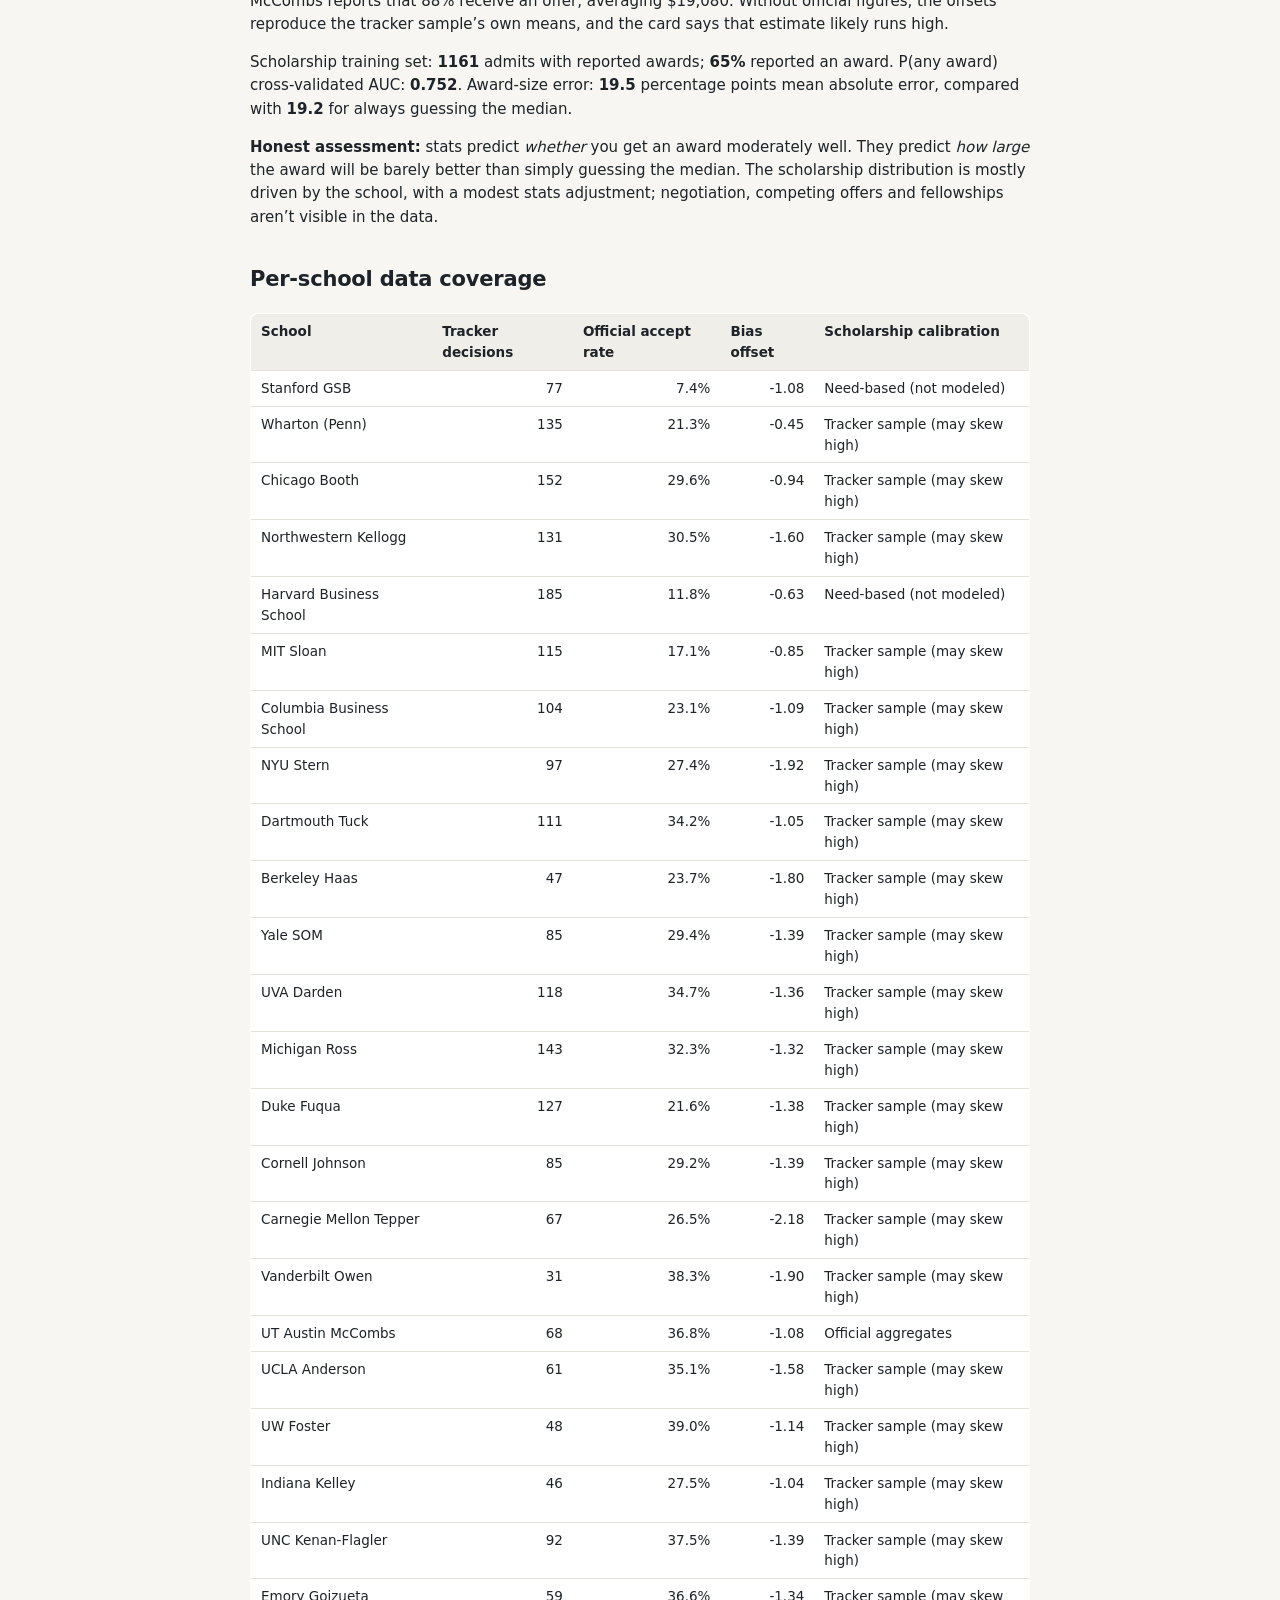
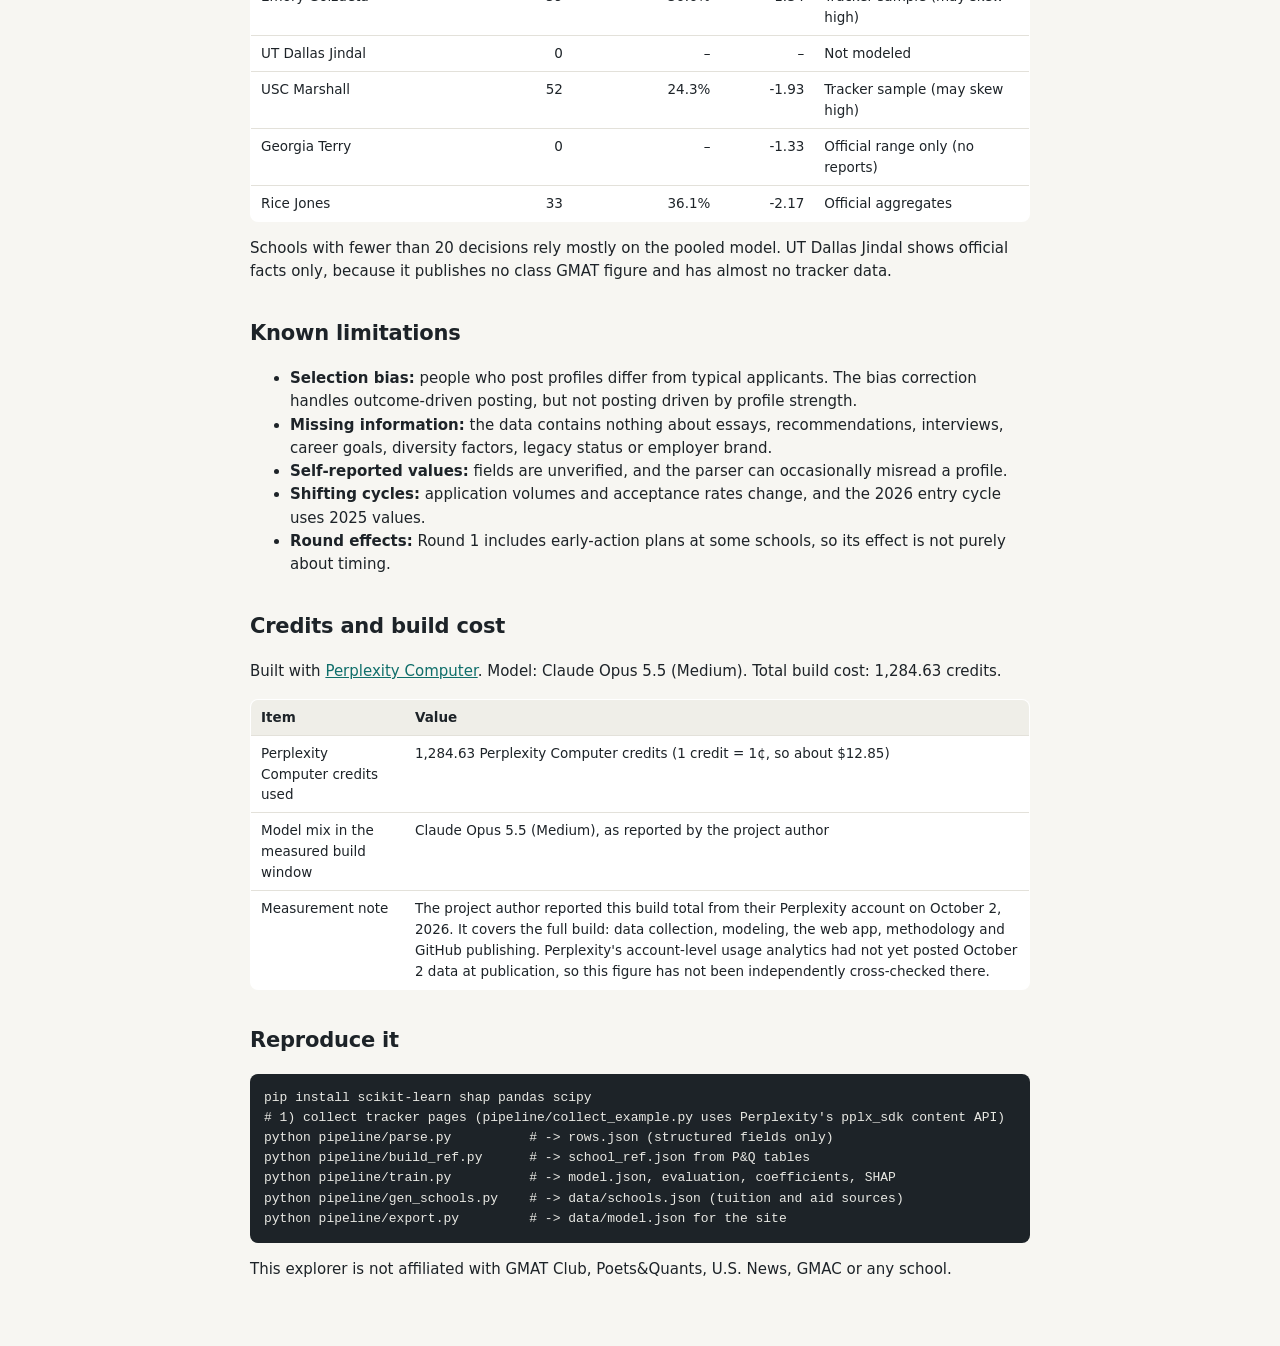
==== commit 9fbbfe45: "Add build cost transparency: 1,284.63 credits, Claude Opus 5.5 (Medium)" ====
--- a/methodology.html
+++ b/methodology.html
@@ -99,9 +99,9 @@
 </ul>
 
 <h2 id="credits">Credits and build cost</h2>
-<p id="creditsText">Built with <a href="https://www.perplexity.ai/computer">Perplexity Computer</a>. Credit to Claude Opus 5.5 (Medium), as designated by the project author.</p>
+<p id="creditsText">Built with <a href="https://www.perplexity.ai/computer">Perplexity Computer</a>. Model: Claude Opus 5.5 (Medium). Total build cost: 1,284.63 credits.</p>
 <table id="creditTbl"><thead><tr><th>Item</th><th>Value</th></tr></thead><tbody>
-  <tr><td>Perplexity Computer credits used (measured)</td><td id="credTotal">See note</td></tr>
+  <tr><td>Perplexity Computer credits used</td><td id="credTotal">See note</td></tr>
   <tr><td>Model mix in the measured build window</td><td id="credModels">See note</td></tr>
   <tr><td>Measurement note</td><td id="credNote"></td></tr>
 </tbody></table>
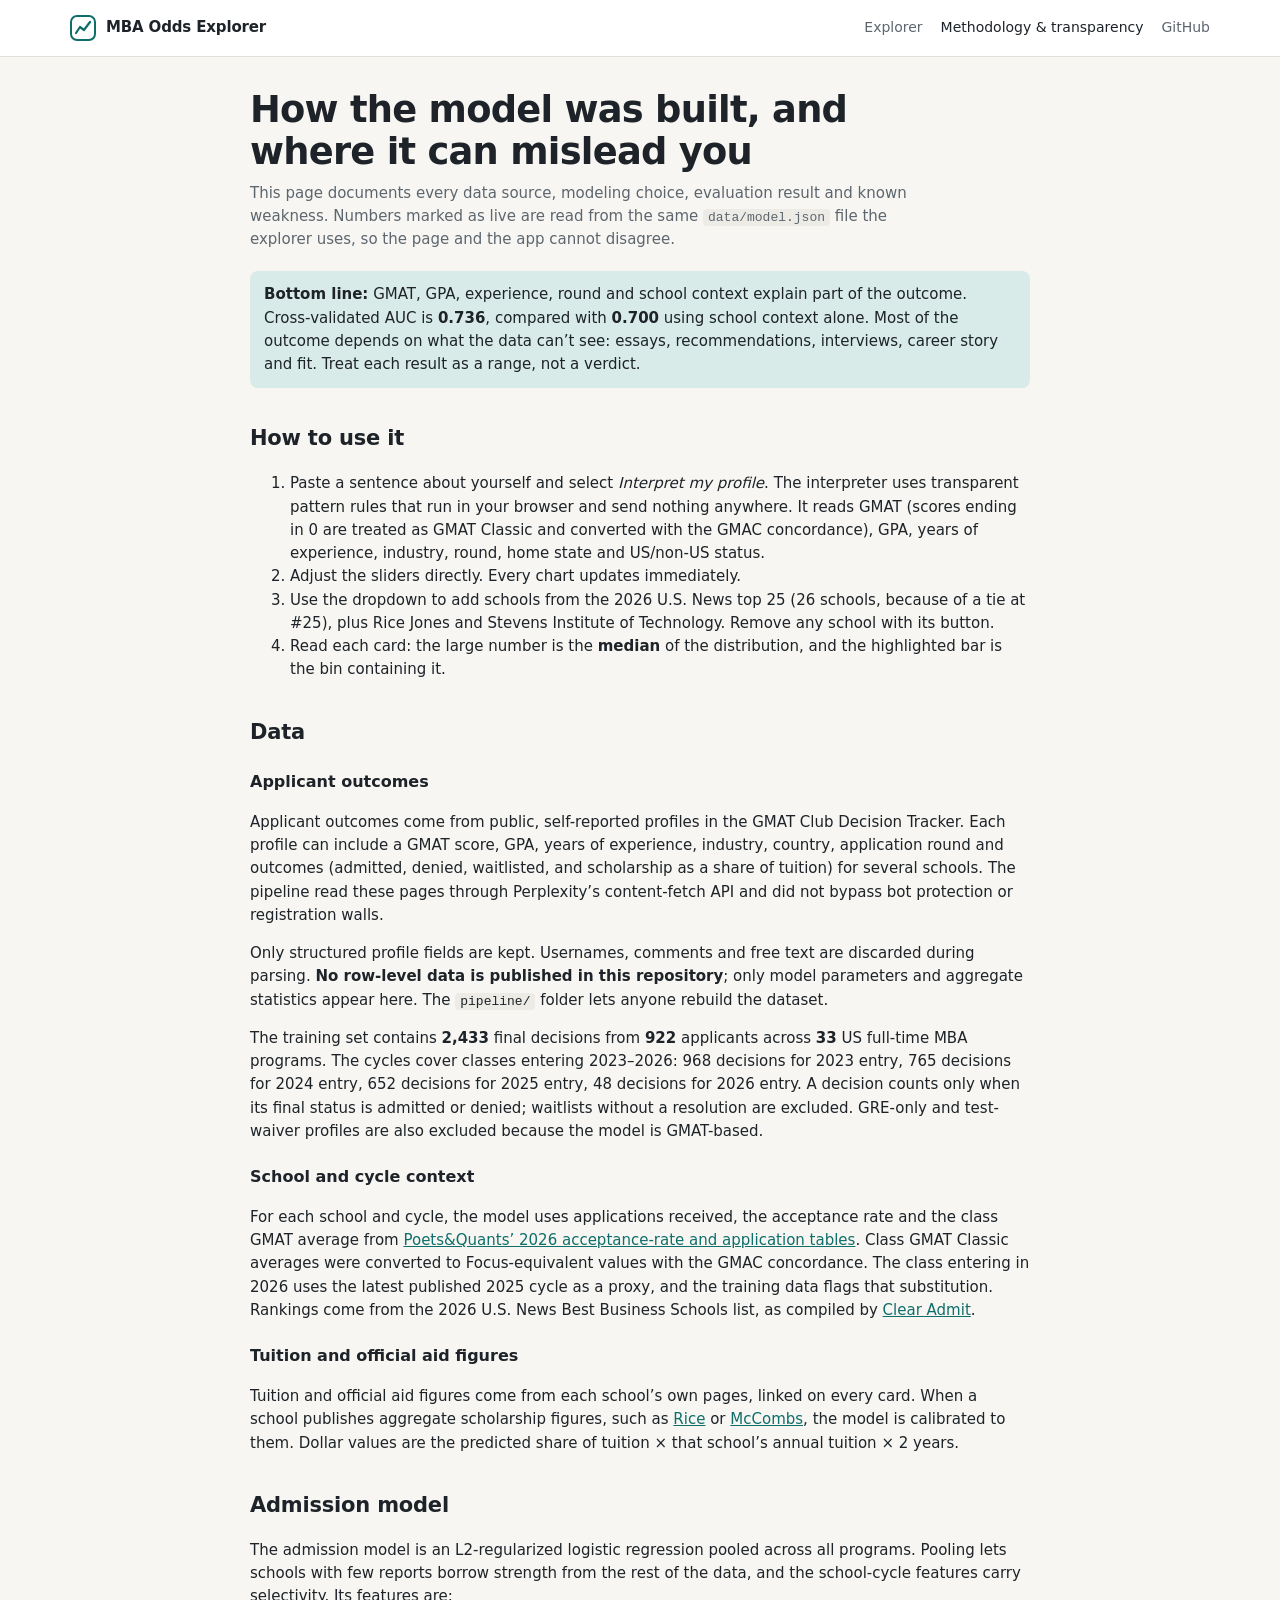
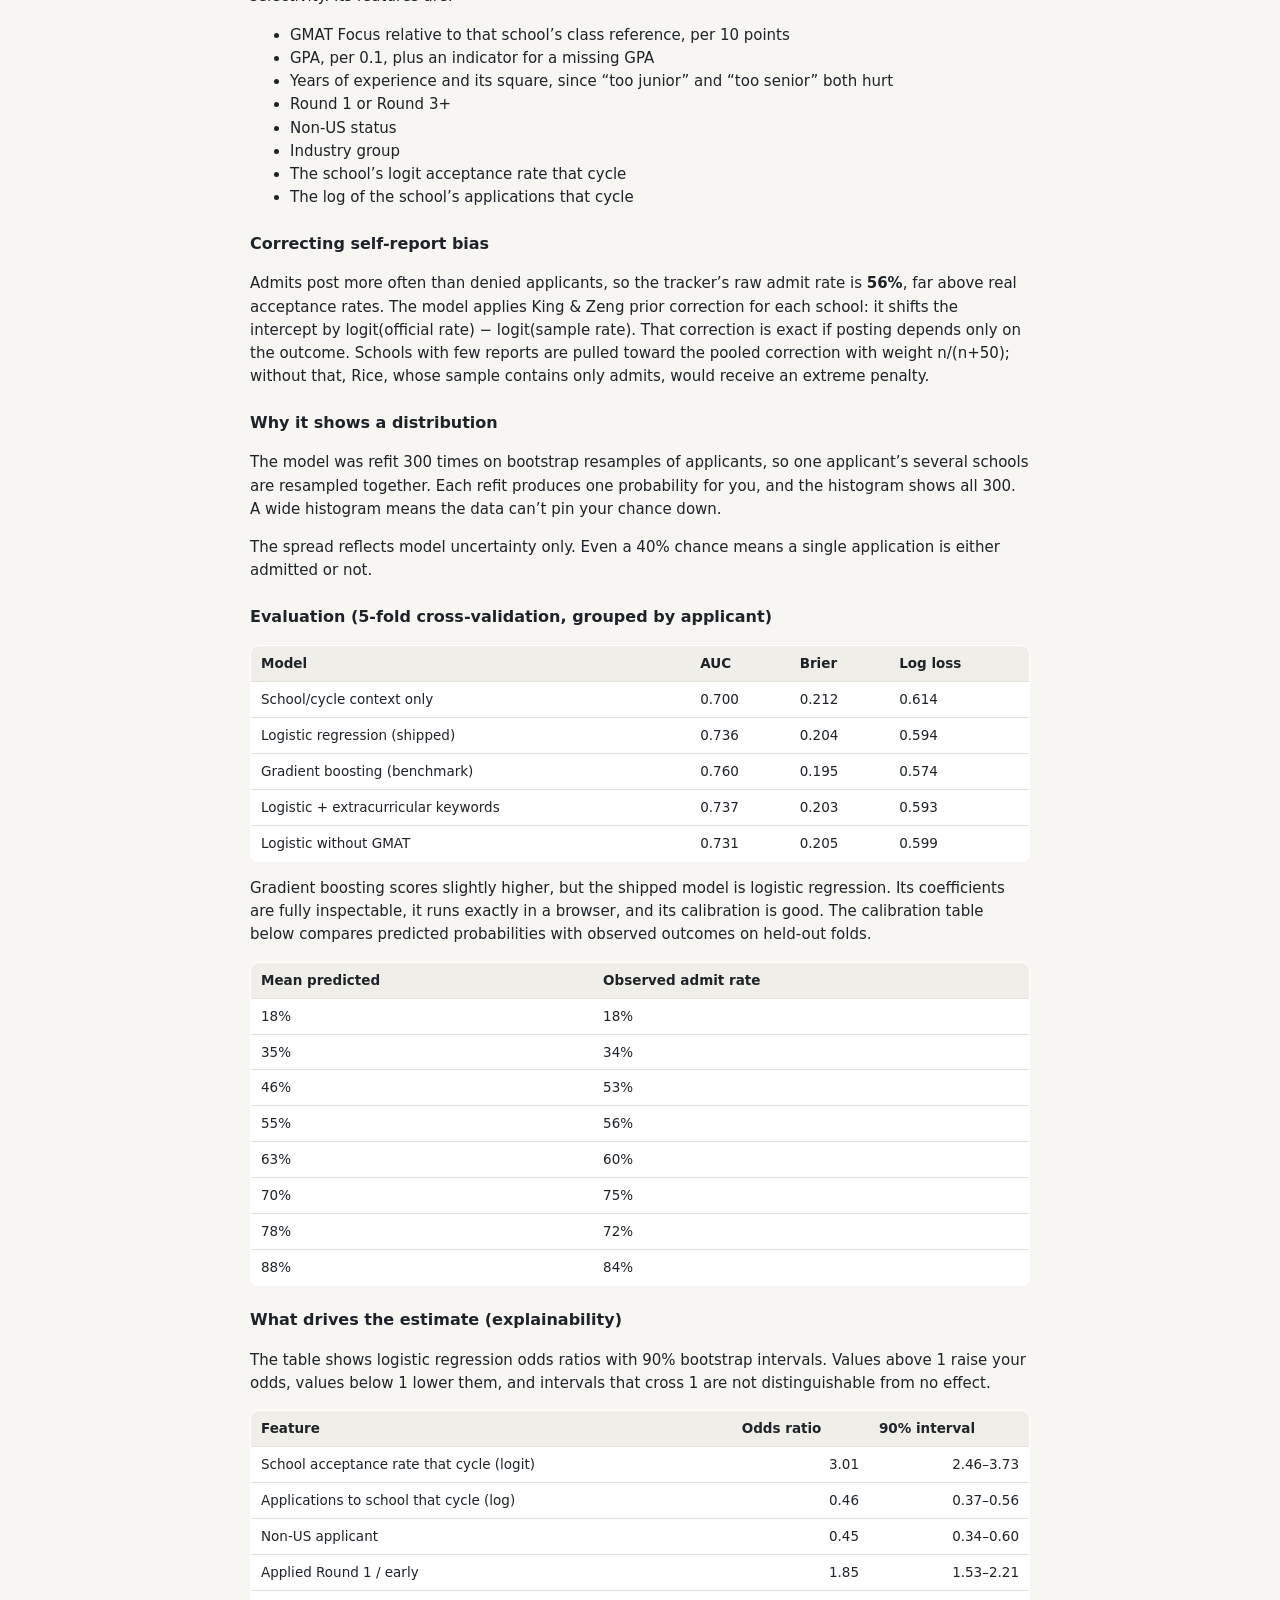
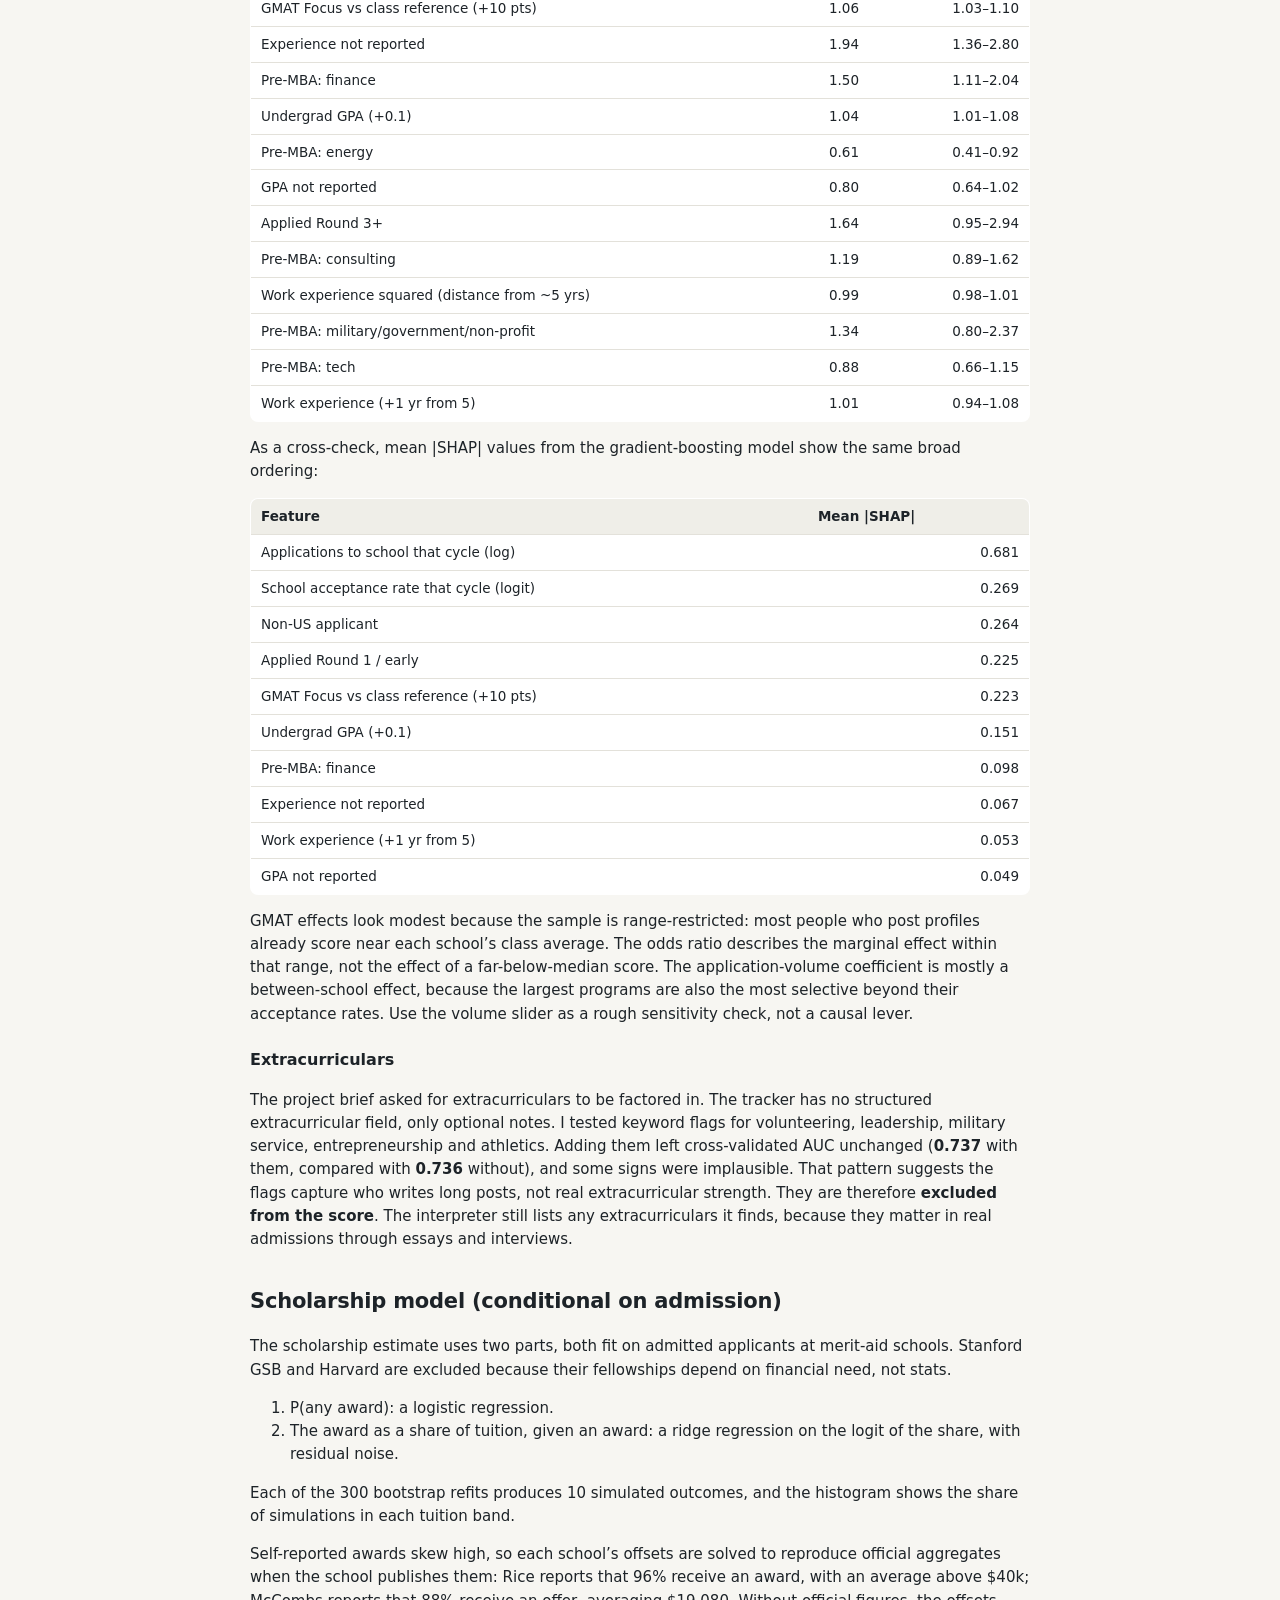
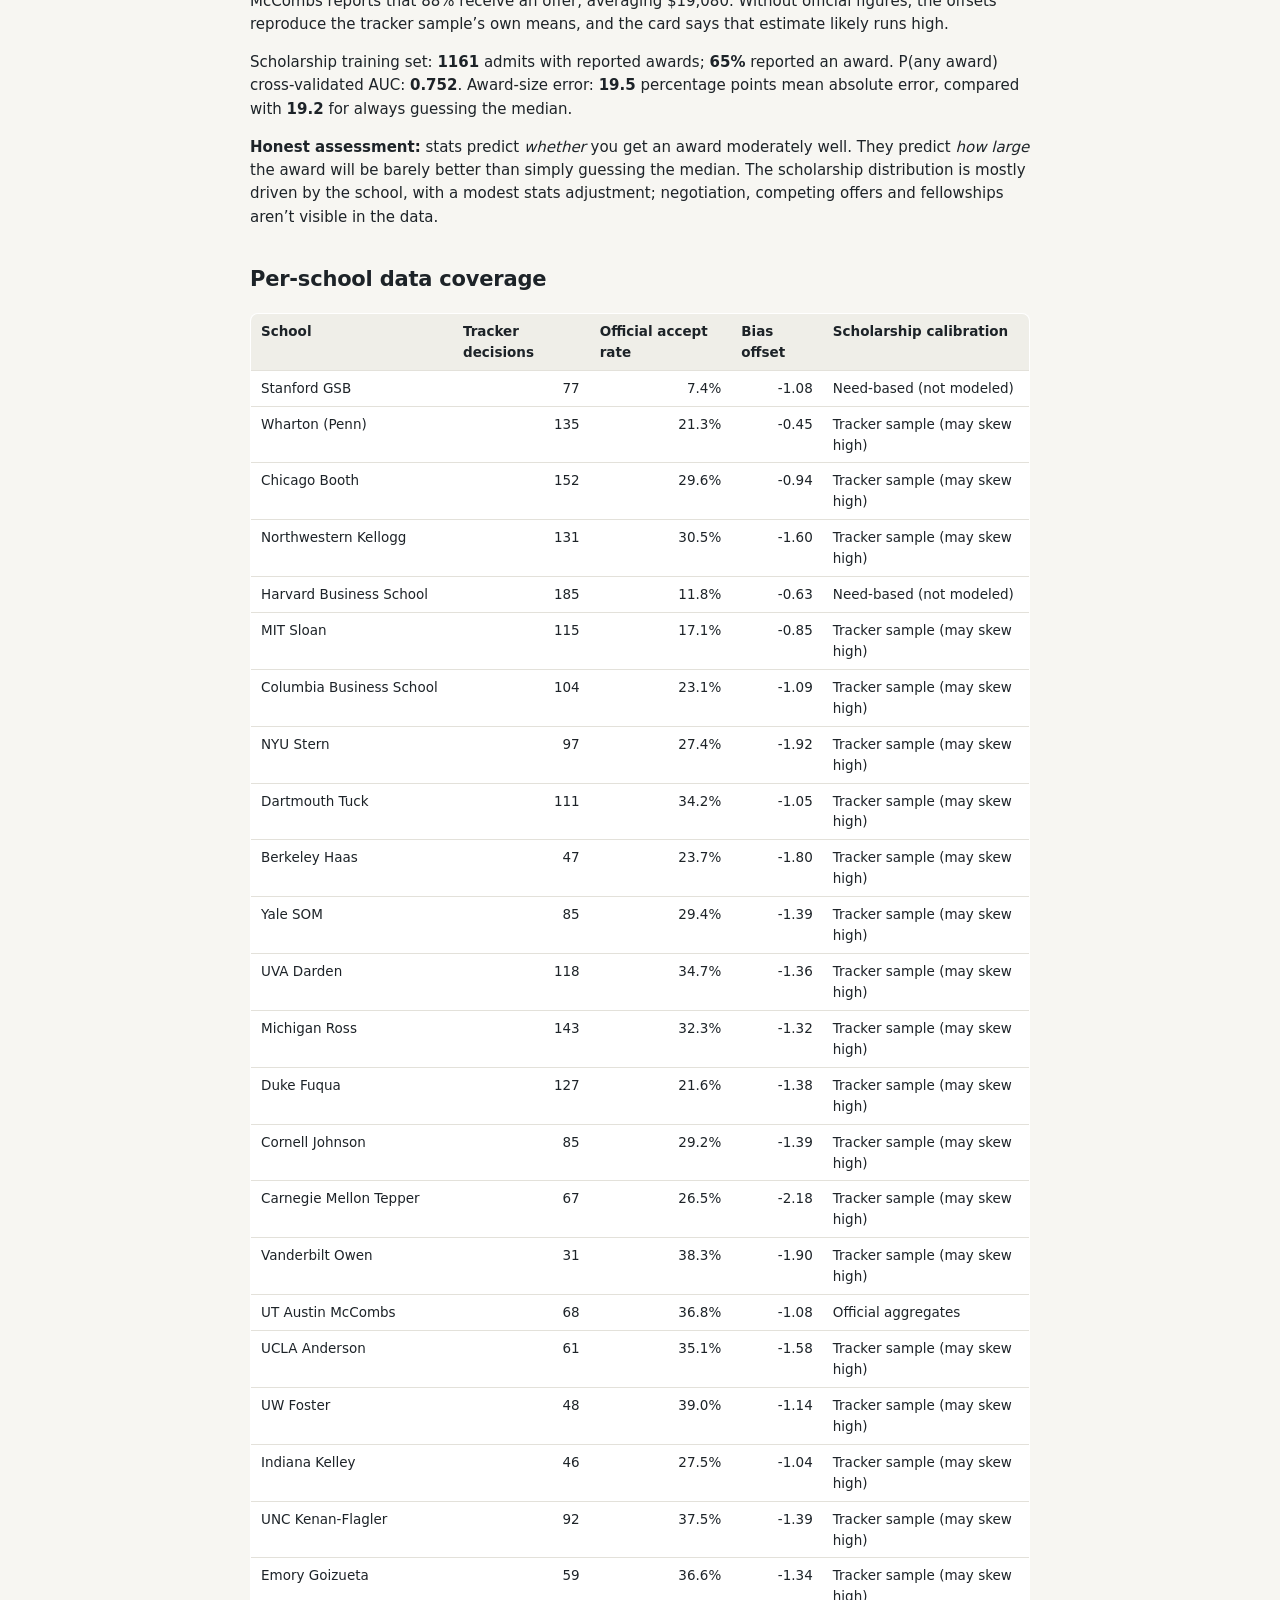
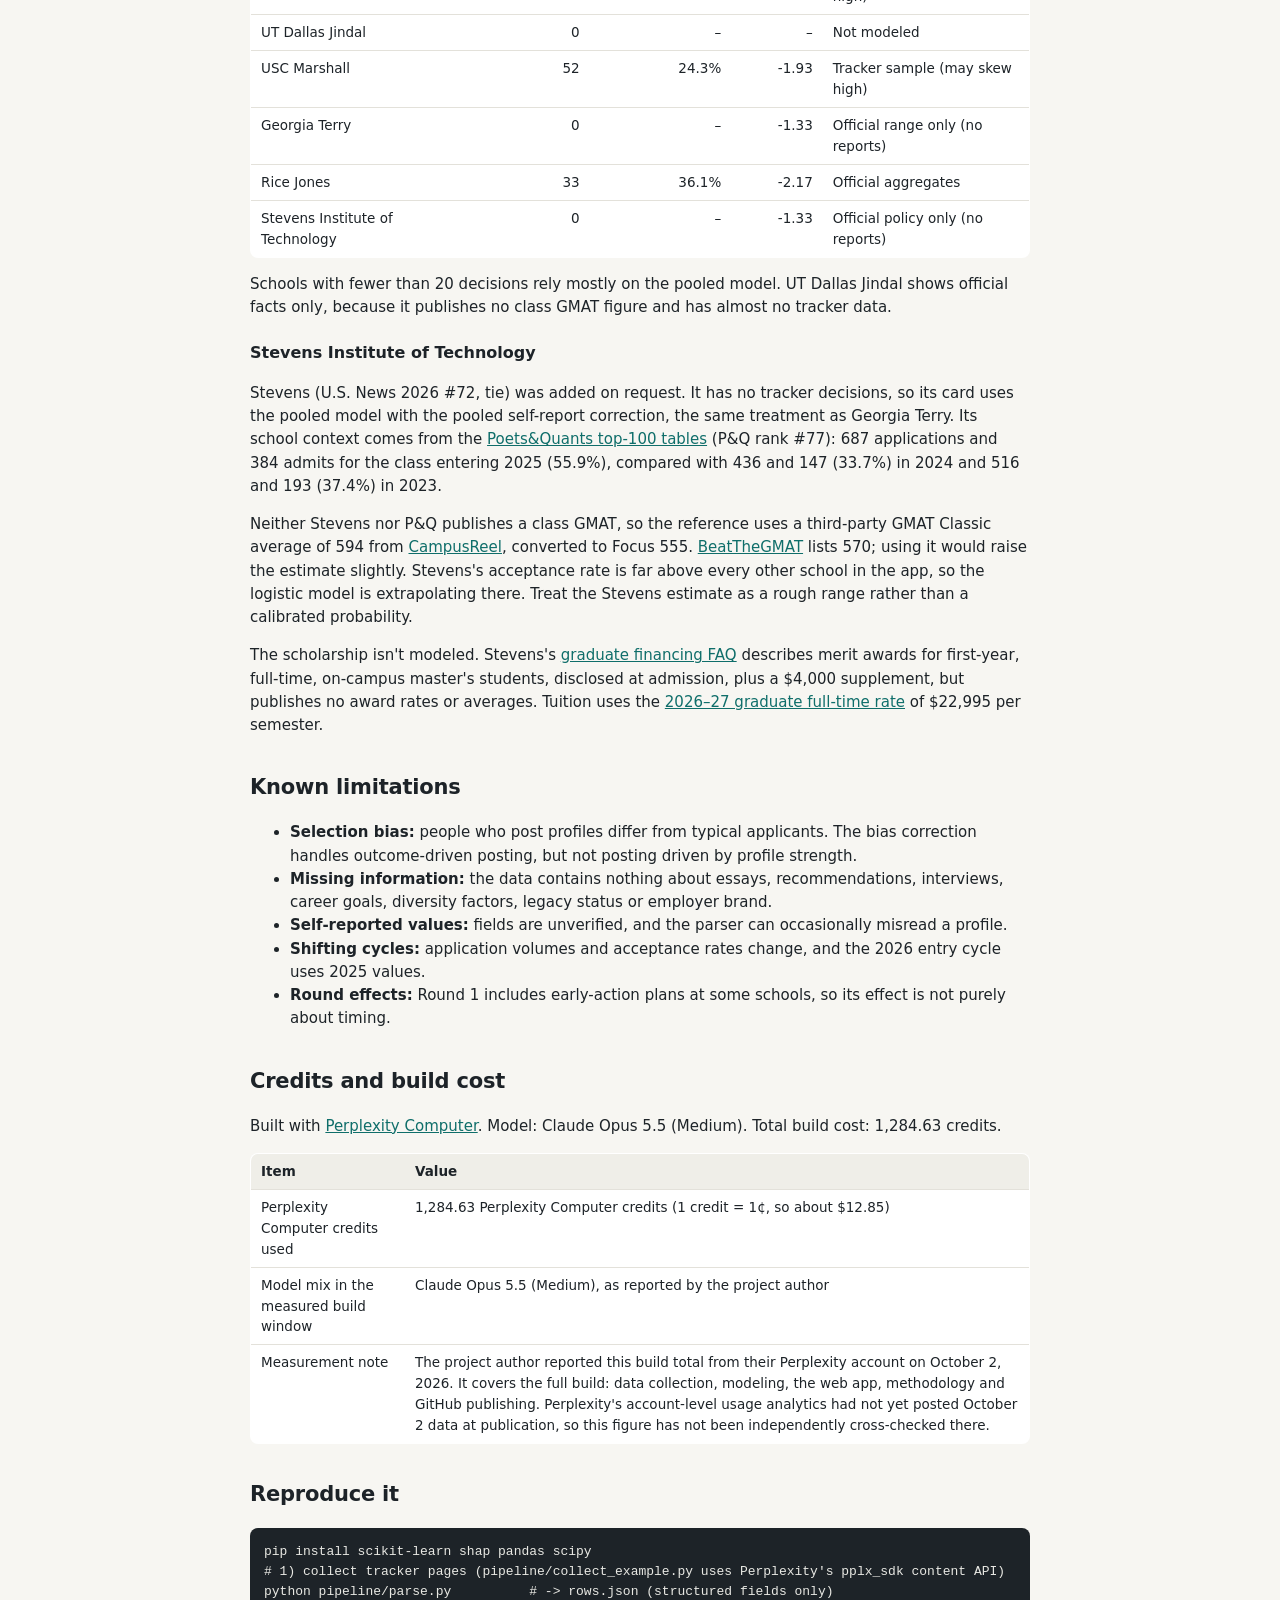
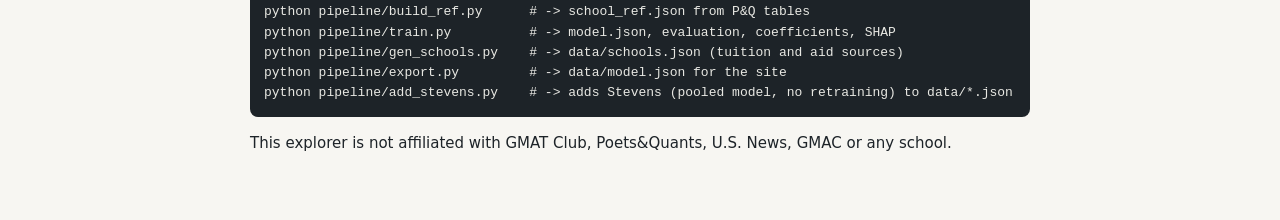
==== commit 6aba5fd1: "Add Stevens Institute of Technology MBA (pooled, extrapolated estimate) - P&Q 2026 top-100 tables: 6" ====
--- a/methodology.html
+++ b/methodology.html
@@ -25,7 +25,7 @@
 <ol>
   <li>Paste a sentence about yourself and select <em>Interpret my profile</em>. The interpreter uses transparent pattern rules that run in your browser and send nothing anywhere. It reads GMAT (scores ending in 0 are treated as GMAT Classic and converted with the GMAC concordance), GPA, years of experience, industry, round, home state and US/non-US status.</li>
   <li>Adjust the sliders directly. Every chart updates immediately.</li>
-  <li>Use the dropdown to add schools from the 2026 U.S. News top 25 (26 schools, because of a tie at #25), plus Rice Jones. Remove any school with its button.</li>
+  <li>Use the dropdown to add schools from the 2026 U.S. News top 25 (26 schools, because of a tie at #25), plus Rice Jones and Stevens Institute of Technology. Remove any school with its button.</li>
   <li>Read each card: the large number is the <strong>median</strong> of the distribution, and the highlighted bar is the bin containing it.</li>
 </ol>
 
@@ -88,6 +88,10 @@
 <h2>Per-school data coverage</h2>
 <table id="covTbl"><thead><tr><th>School</th><th class="num">Tracker decisions</th><th class="num">Official accept rate</th><th class="num">Bias offset</th><th>Scholarship calibration</th></tr></thead><tbody></tbody></table>
 <p>Schools with fewer than 20 decisions rely mostly on the pooled model. UT Dallas Jindal shows official facts only, because it publishes no class GMAT figure and has almost no tracker data.</p>
+<h3 id="stevens">Stevens Institute of Technology</h3>
+<p>Stevens (U.S. News 2026 #72, tie) was added on request. It has no tracker decisions, so its card uses the pooled model with the pooled self-report correction, the same treatment as Georgia Terry. Its school context comes from the <a href="https://poetsandquants.com/2026/08/02/acceptance-rates-yield-apps-at-the-top-100-u-s-mba-programs-for-2026/">Poets&amp;Quants top-100 tables</a> (P&amp;Q rank #77): 687 applications and 384 admits for the class entering 2025 (55.9%), compared with 436 and 147 (33.7%) in 2024 and 516 and 193 (37.4%) in 2023.</p>
+<p>Neither Stevens nor P&amp;Q publishes a class GMAT, so the reference uses a third-party GMAT Classic average of 594 from <a href="https://www.campusreel.org/mba-programs/guides/stevens-institute-of-technology-mba-mba-profile-acceptance-rate-gmat-scores">CampusReel</a>, converted to Focus 555. <a href="https://www.beatthegmat.com/mba/school/stevens-institute-of-technology">BeatTheGMAT</a> lists 570; using it would raise the estimate slightly. Stevens's acceptance rate is far above every other school in the app, so the logistic model is extrapolating there. Treat the Stevens estimate as a rough range rather than a calibrated probability.</p>
+<p>The scholarship isn't modeled. Stevens's <a href="https://www.stevens.edu/page-basic/graduate-financing-frequently-asked-questions">graduate financing FAQ</a> describes merit awards for first-year, full-time, on-campus master's students, disclosed at admission, plus a $4,000 supplement, but publishes no award rates or averages. Tuition uses the <a href="https://www.stevens.edu/office-of-student-accounts/tuition-and-fees">2026–27 graduate full-time rate</a> of $22,995 per semester.</p>
 
 <h2>Known limitations</h2>
 <ul>
@@ -113,7 +117,8 @@
 python pipeline/build_ref.py      # -> school_ref.json from P&amp;Q tables
 python pipeline/train.py          # -> model.json, evaluation, coefficients, SHAP
 python pipeline/gen_schools.py    # -> data/schools.json (tuition and aid sources)
-python pipeline/export.py         # -> data/model.json for the site</pre>
+python pipeline/export.py         # -> data/model.json for the site
+python pipeline/add_stevens.py    # -> adds Stevens (pooled model, no retraining) to data/*.json</pre>
 <p>This explorer is not affiliated with GMAT Club, Poets&amp;Quants, U.S. News, GMAC or any school.</p>
 </main>
 <script>
@@ -134,7 +139,7 @@
   fetch("data/schools.json").then(r => r.json()).then(S => {
     const rows = Object.keys(S).sort((a, b) => parseInt(S[a].usnews_rank) - parseInt(S[b].usnews_rank)).map(k => {
       const p = M.prior_correction[k] || {}; const o = M.sch_school_offsets[k] || {};
-      const basis = S[k].aid_basis === "need" ? "Need-based (not modeled)" : S[k].aid_basis === "official_only" ? "Not modeled" : S[k].aid_basis === "range_only" ? "Official range only (no reports)" : ({official: "Official aggregates", tracker_sample: "Tracker sample (may skew high)", pooled_only: "Pooled only"}[o.basis] || "–");
+      const basis = S[k].aid_basis === "need" ? "Need-based (not modeled)" : S[k].aid_basis === "official_only" ? "Not modeled" : S[k].aid_basis === "range_only" ? "Official range only (no reports)" : S[k].aid_basis === "policy_only" ? "Official policy only (no reports)" : ({official: "Official aggregates", tracker_sample: "Tracker sample (may skew high)", pooled_only: "Pooled only"}[o.basis] || "–");
       return `<tr><td>${S[k].name}</td><td class="num">${p.n ?? 0}</td><td class="num">${p.official_rate != null ? (100*p.official_rate).toFixed(1) + "%" : "–"}</td><td class="num">${p.offset != null ? p.offset.toFixed(2) : "–"}</td><td>${basis}</td></tr>`;
     });
     document.querySelector("#covTbl tbody").innerHTML = rows.join("");
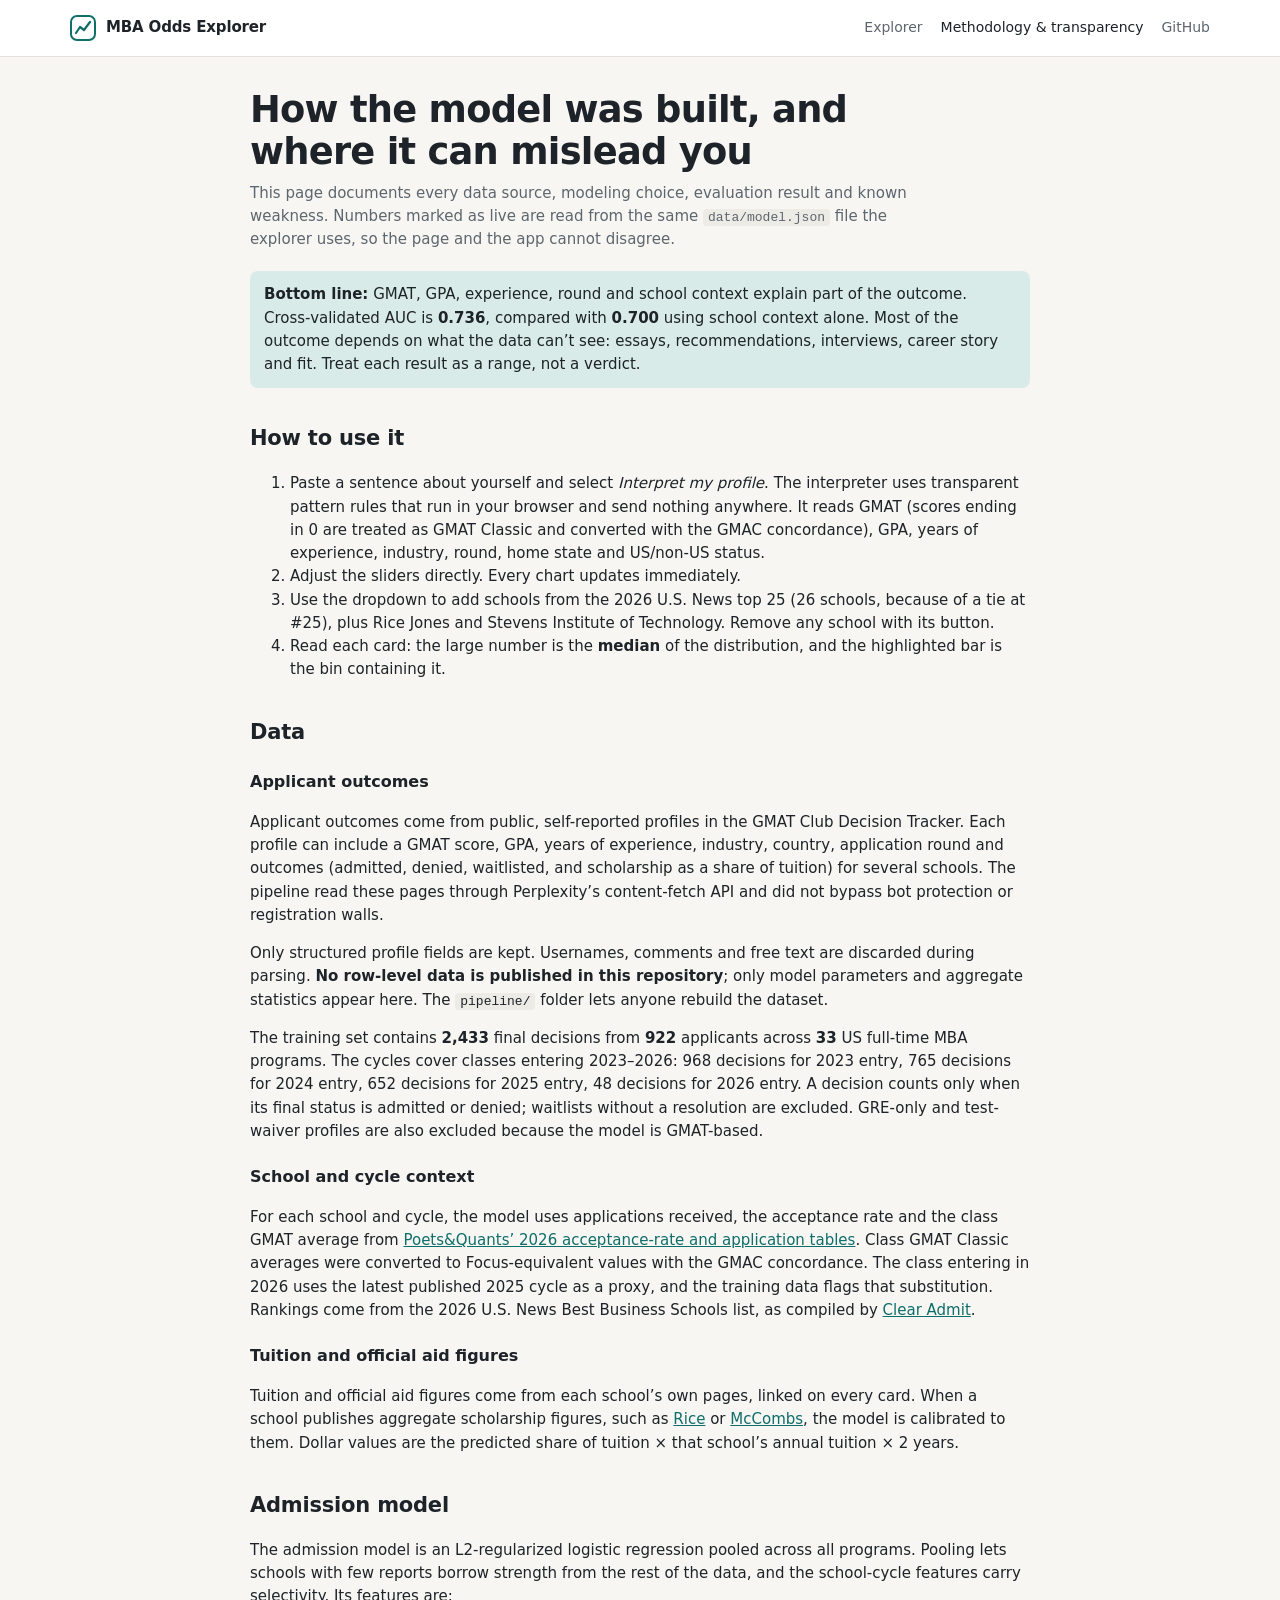
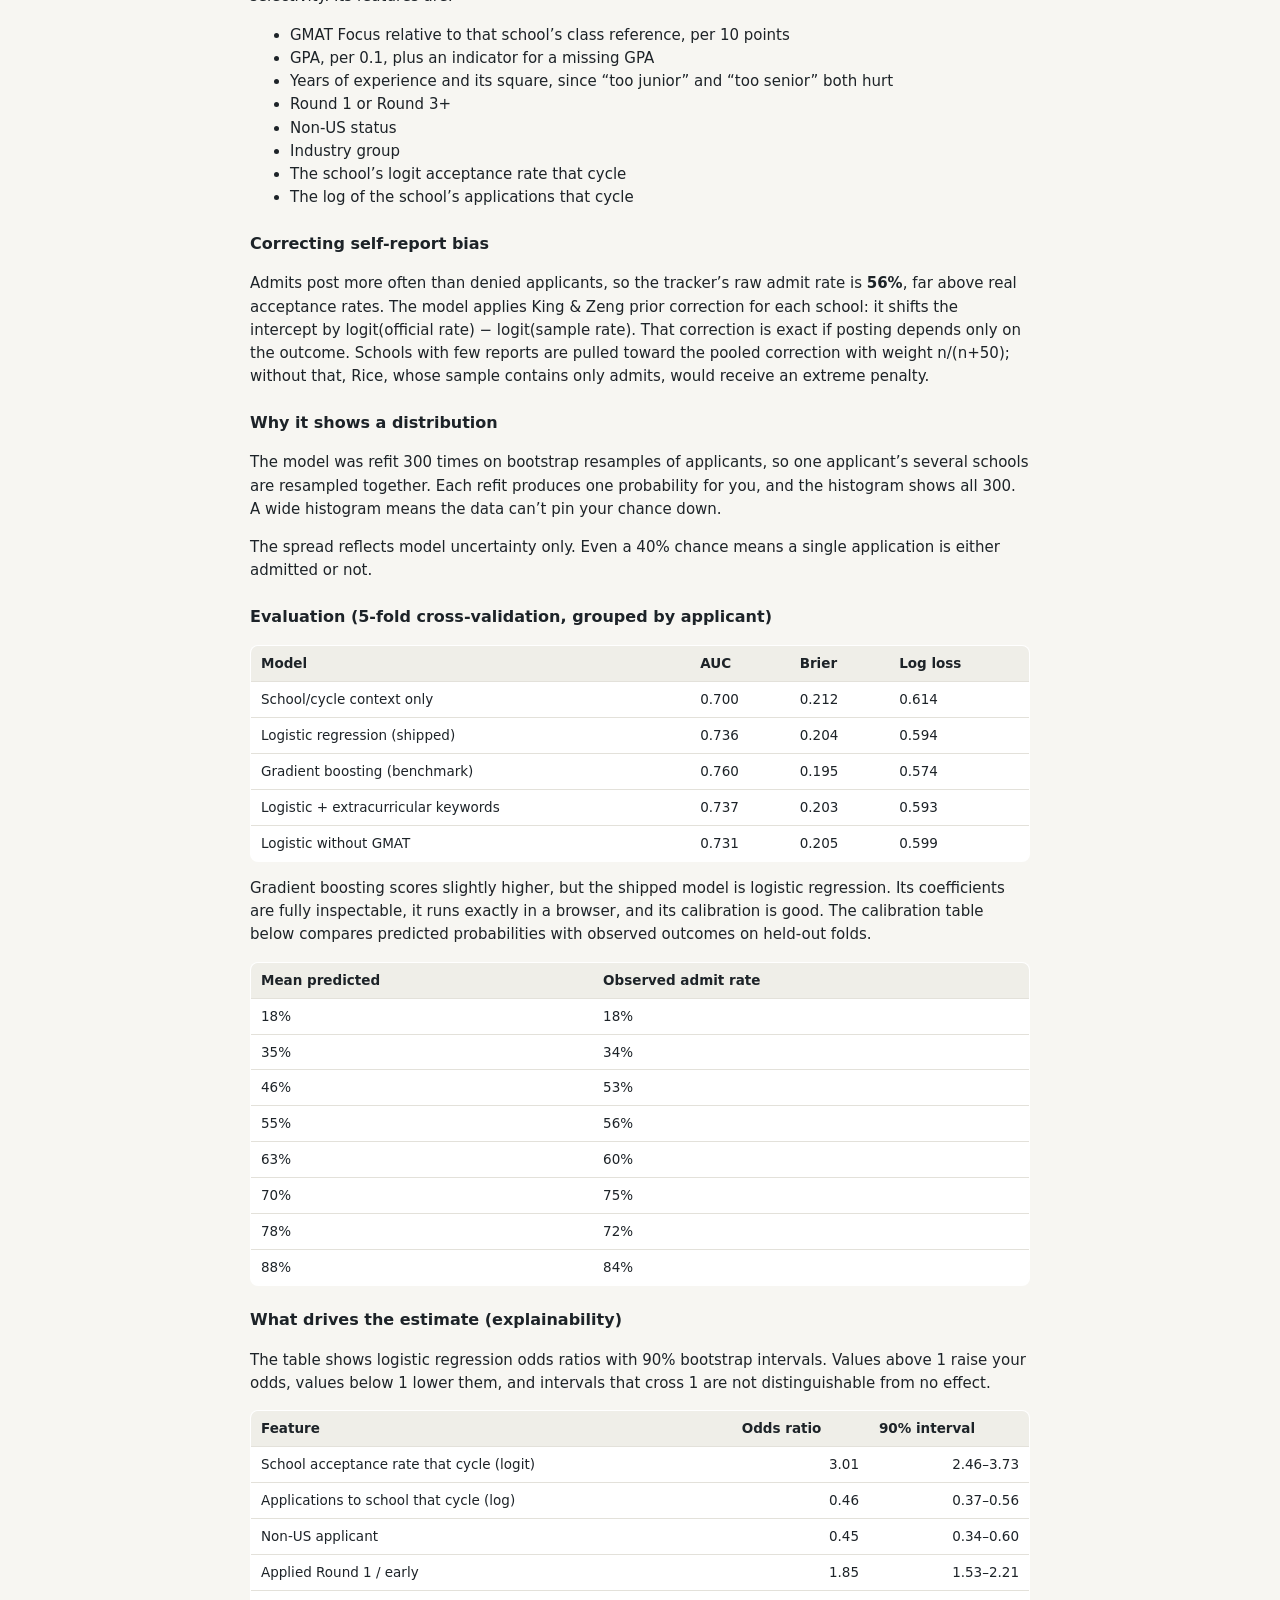
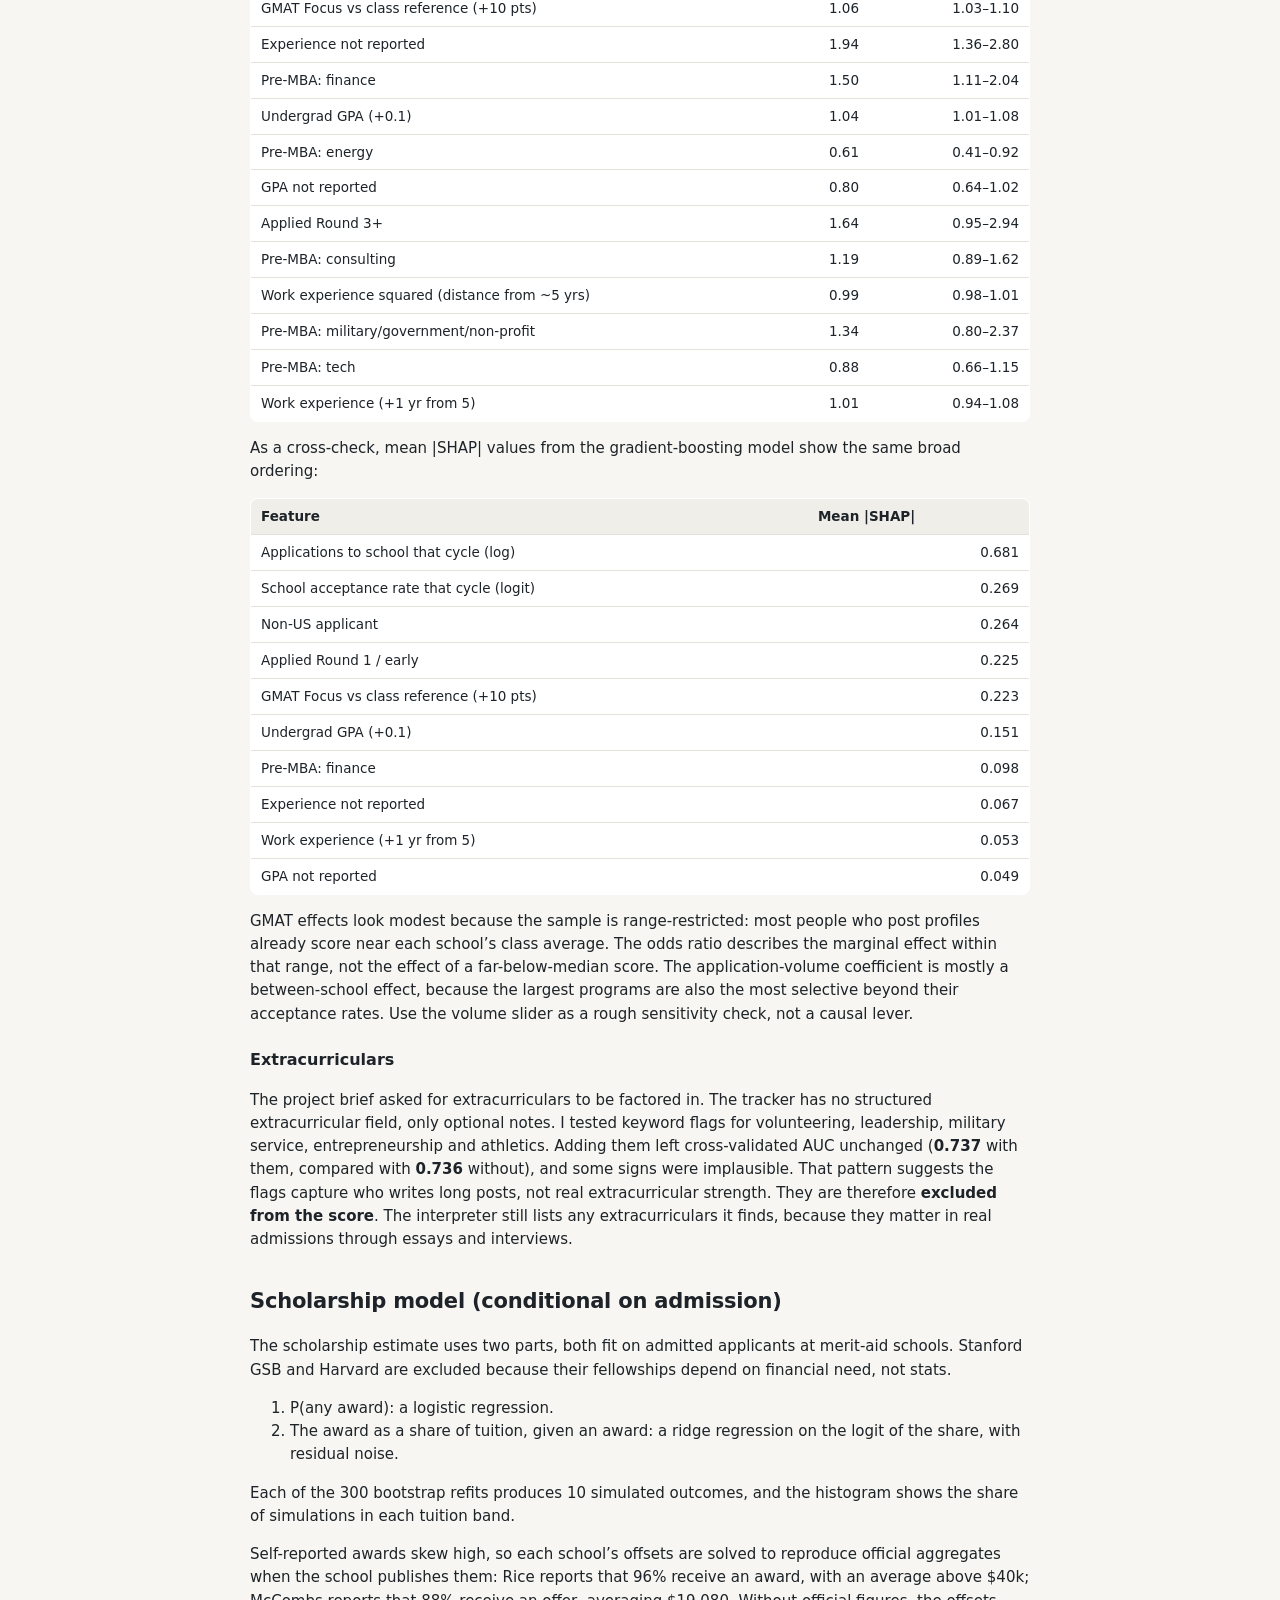
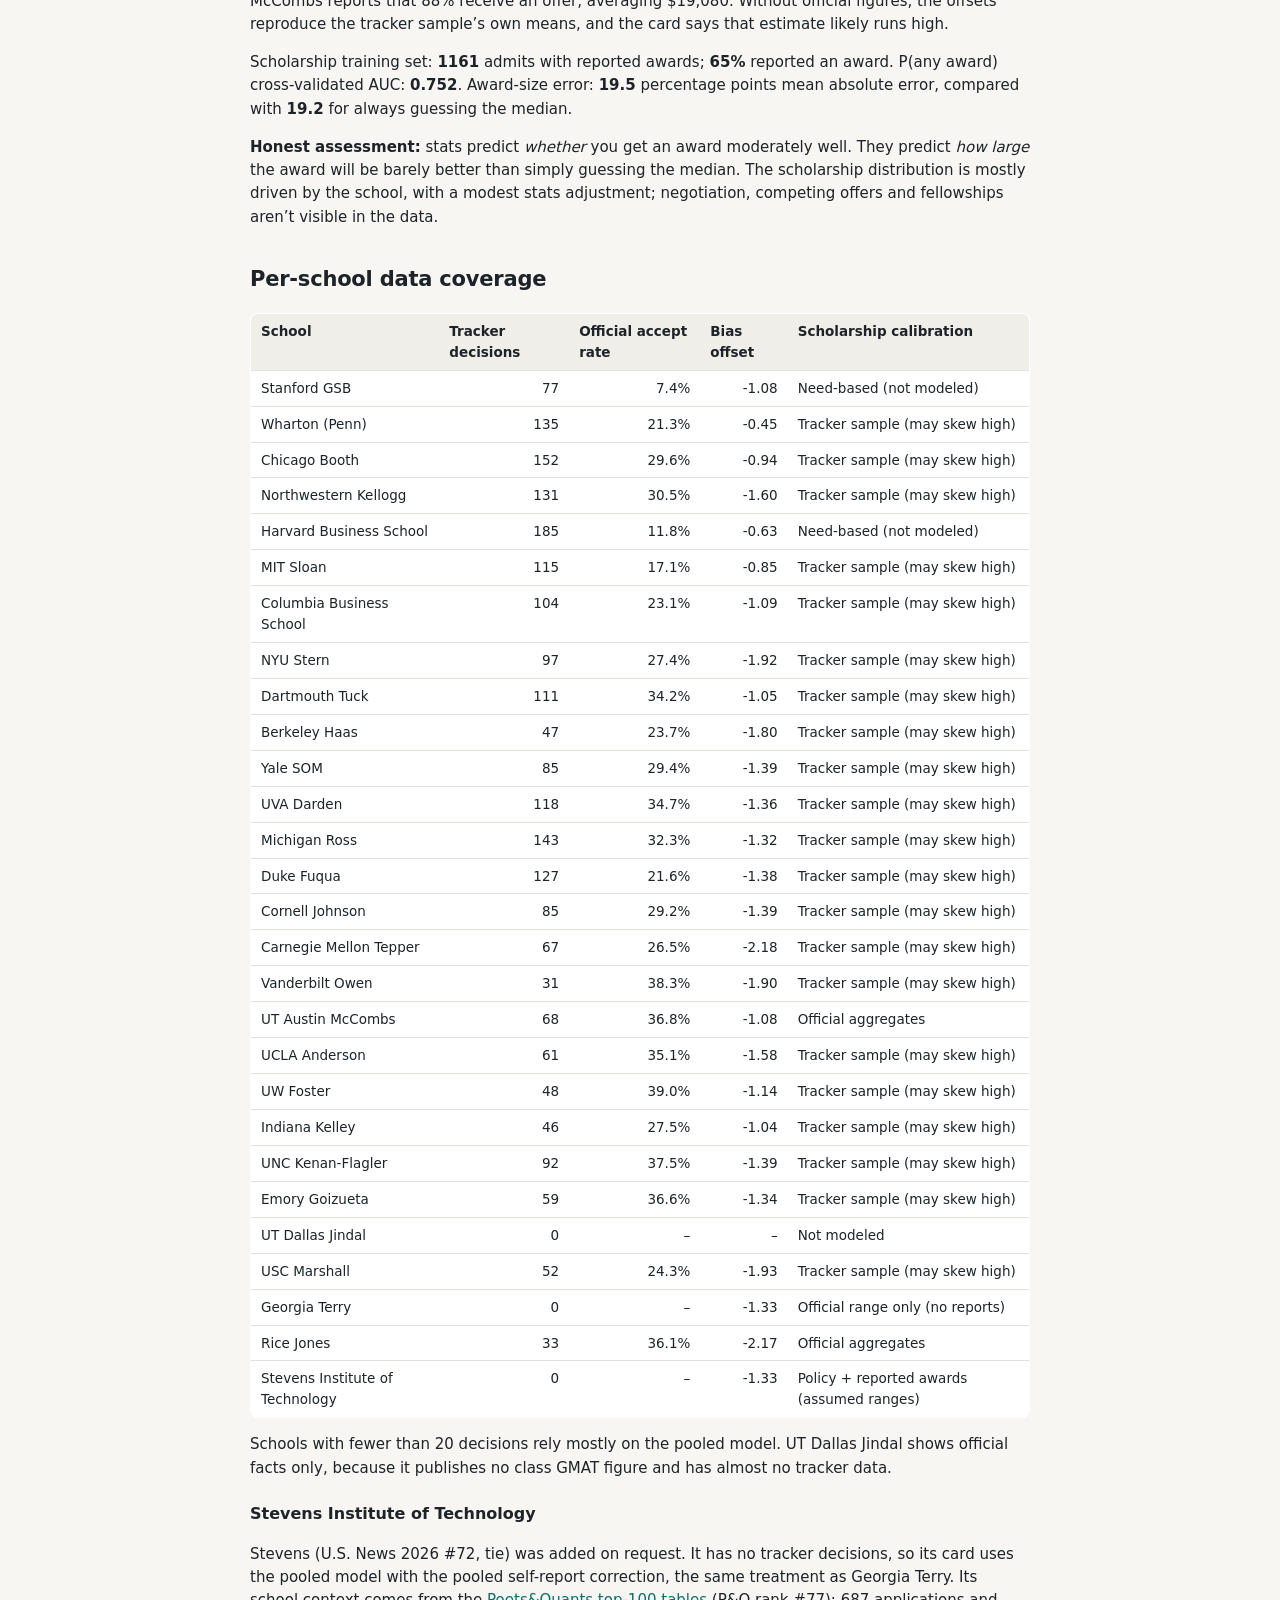
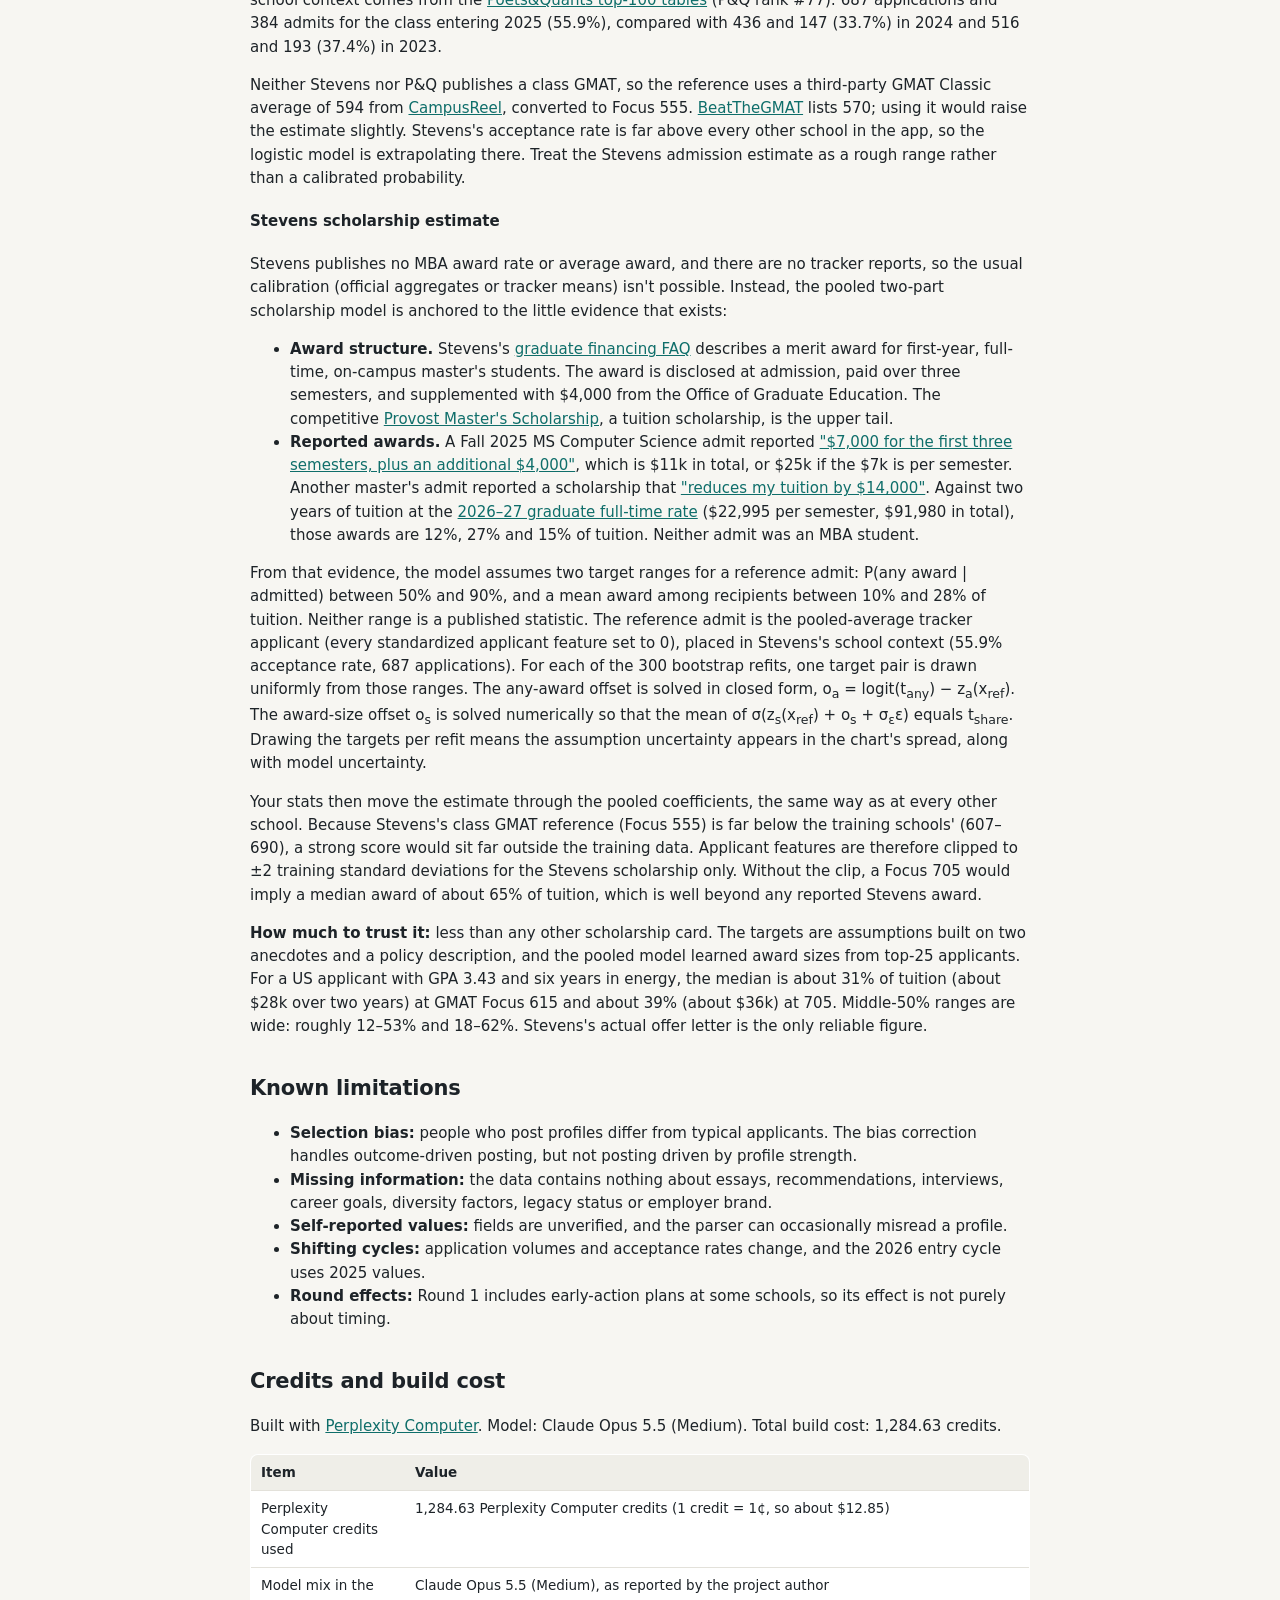
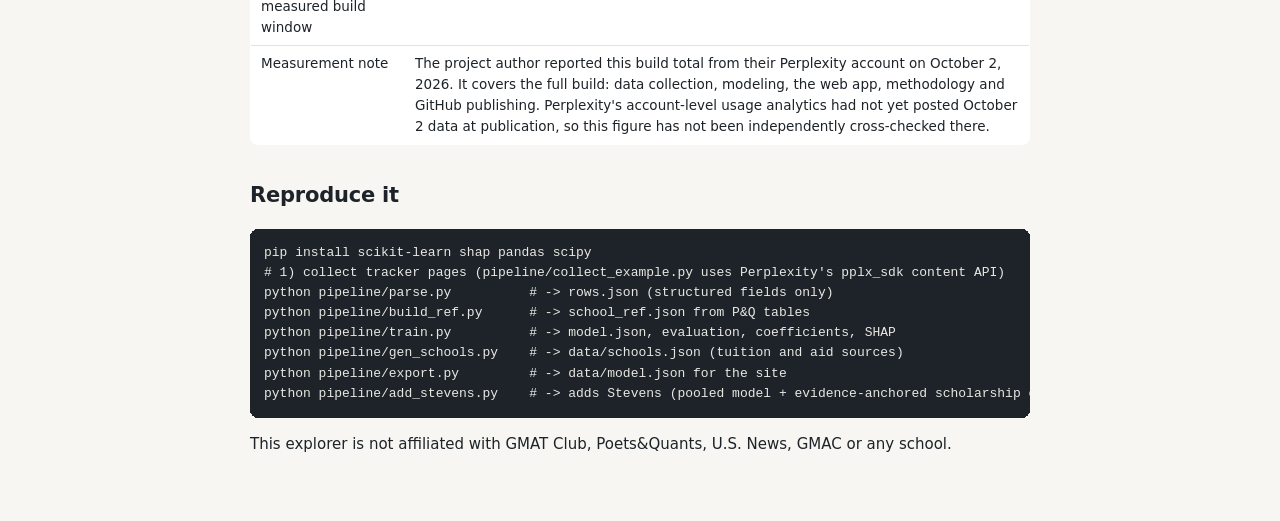
==== commit 2d29c388: "Stevens: evidence-anchored scholarship estimate - Pooled two-part scholarship model with per-refit o" ====
--- a/methodology.html
+++ b/methodology.html
@@ -90,8 +90,16 @@
 <p>Schools with fewer than 20 decisions rely mostly on the pooled model. UT Dallas Jindal shows official facts only, because it publishes no class GMAT figure and has almost no tracker data.</p>
 <h3 id="stevens">Stevens Institute of Technology</h3>
 <p>Stevens (U.S. News 2026 #72, tie) was added on request. It has no tracker decisions, so its card uses the pooled model with the pooled self-report correction, the same treatment as Georgia Terry. Its school context comes from the <a href="https://poetsandquants.com/2026/08/02/acceptance-rates-yield-apps-at-the-top-100-u-s-mba-programs-for-2026/">Poets&amp;Quants top-100 tables</a> (P&amp;Q rank #77): 687 applications and 384 admits for the class entering 2025 (55.9%), compared with 436 and 147 (33.7%) in 2024 and 516 and 193 (37.4%) in 2023.</p>
-<p>Neither Stevens nor P&amp;Q publishes a class GMAT, so the reference uses a third-party GMAT Classic average of 594 from <a href="https://www.campusreel.org/mba-programs/guides/stevens-institute-of-technology-mba-mba-profile-acceptance-rate-gmat-scores">CampusReel</a>, converted to Focus 555. <a href="https://www.beatthegmat.com/mba/school/stevens-institute-of-technology">BeatTheGMAT</a> lists 570; using it would raise the estimate slightly. Stevens's acceptance rate is far above every other school in the app, so the logistic model is extrapolating there. Treat the Stevens estimate as a rough range rather than a calibrated probability.</p>
-<p>The scholarship isn't modeled. Stevens's <a href="https://www.stevens.edu/page-basic/graduate-financing-frequently-asked-questions">graduate financing FAQ</a> describes merit awards for first-year, full-time, on-campus master's students, disclosed at admission, plus a $4,000 supplement, but publishes no award rates or averages. Tuition uses the <a href="https://www.stevens.edu/office-of-student-accounts/tuition-and-fees">2026–27 graduate full-time rate</a> of $22,995 per semester.</p>
+<p>Neither Stevens nor P&amp;Q publishes a class GMAT, so the reference uses a third-party GMAT Classic average of 594 from <a href="https://www.campusreel.org/mba-programs/guides/stevens-institute-of-technology-mba-mba-profile-acceptance-rate-gmat-scores">CampusReel</a>, converted to Focus 555. <a href="https://www.beatthegmat.com/mba/school/stevens-institute-of-technology">BeatTheGMAT</a> lists 570; using it would raise the estimate slightly. Stevens's acceptance rate is far above every other school in the app, so the logistic model is extrapolating there. Treat the Stevens admission estimate as a rough range rather than a calibrated probability.</p>
+<h4>Stevens scholarship estimate</h4>
+<p>Stevens publishes no MBA award rate or average award, and there are no tracker reports, so the usual calibration (official aggregates or tracker means) isn't possible. Instead, the pooled two-part scholarship model is anchored to the little evidence that exists:</p>
+<ul>
+  <li><strong>Award structure.</strong> Stevens's <a href="https://www.stevens.edu/page-basic/graduate-financing-frequently-asked-questions">graduate financing FAQ</a> describes a merit award for first-year, full-time, on-campus master's students. The award is disclosed at admission, paid over three semesters, and supplemented with $4,000 from the Office of Graduate Education. The competitive <a href="https://www.stevens.edu/graduate-funding-and-aid/masters-scholarships-and-fellowships">Provost Master's Scholarship</a>, a tuition scholarship, is the upper tail.</li>
+  <li><strong>Reported awards.</strong> A Fall 2025 MS Computer Science admit reported <a href="https://www.reddit.com/r/stevens/comments/1imajhm/decision_for_stevens/">"$7,000 for the first three semesters, plus an additional $4,000"</a>, which is $11k in total, or $25k if the $7k is per semester. Another master's admit reported a scholarship that <a href="https://www.reddit.com/r/stevens/comments/1kbi34d/can_i_negotiate_a_higher_scholarship_at_stevens/">"reduces my tuition by $14,000"</a>. Against two years of tuition at the <a href="https://www.stevens.edu/office-of-student-accounts/tuition-and-fees">2026–27 graduate full-time rate</a> ($22,995 per semester, $91,980 in total), those awards are 12%, 27% and 15% of tuition. Neither admit was an MBA student.</li>
+</ul>
+<p>From that evidence, the model assumes two target ranges for a reference admit: P(any award | admitted) between 50% and 90%, and a mean award among recipients between 10% and 28% of tuition. Neither range is a published statistic. The reference admit is the pooled-average tracker applicant (every standardized applicant feature set to 0), placed in Stevens's school context (55.9% acceptance rate, 687 applications). For each of the 300 bootstrap refits, one target pair is drawn uniformly from those ranges. The any-award offset is solved in closed form, o<sub>a</sub> = logit(t<sub>any</sub>) − z<sub>a</sub>(x<sub>ref</sub>). The award-size offset o<sub>s</sub> is solved numerically so that the mean of σ(z<sub>s</sub>(x<sub>ref</sub>) + o<sub>s</sub> + σ<sub>ε</sub>ε) equals t<sub>share</sub>. Drawing the targets per refit means the assumption uncertainty appears in the chart's spread, along with model uncertainty.</p>
+<p>Your stats then move the estimate through the pooled coefficients, the same way as at every other school. Because Stevens's class GMAT reference (Focus 555) is far below the training schools' (607–690), a strong score would sit far outside the training data. Applicant features are therefore clipped to ±2 training standard deviations for the Stevens scholarship only. Without the clip, a Focus 705 would imply a median award of about 65% of tuition, which is well beyond any reported Stevens award.</p>
+<p><strong>How much to trust it:</strong> less than any other scholarship card. The targets are assumptions built on two anecdotes and a policy description, and the pooled model learned award sizes from top-25 applicants. For a US applicant with GPA 3.43 and six years in energy, the median is about 31% of tuition (about $28k over two years) at GMAT Focus 615 and about 39% (about $36k) at 705. Middle-50% ranges are wide: roughly 12–53% and 18–62%. Stevens's actual offer letter is the only reliable figure.</p>
 
 <h2>Known limitations</h2>
 <ul>
@@ -118,7 +126,7 @@
 python pipeline/train.py          # -> model.json, evaluation, coefficients, SHAP
 python pipeline/gen_schools.py    # -> data/schools.json (tuition and aid sources)
 python pipeline/export.py         # -> data/model.json for the site
-python pipeline/add_stevens.py    # -> adds Stevens (pooled model, no retraining) to data/*.json</pre>
+python pipeline/add_stevens.py    # -> adds Stevens (pooled model + evidence-anchored scholarship offsets, no retraining)</pre>
 <p>This explorer is not affiliated with GMAT Club, Poets&amp;Quants, U.S. News, GMAC or any school.</p>
 </main>
 <script>
@@ -139,7 +147,7 @@
   fetch("data/schools.json").then(r => r.json()).then(S => {
     const rows = Object.keys(S).sort((a, b) => parseInt(S[a].usnews_rank) - parseInt(S[b].usnews_rank)).map(k => {
       const p = M.prior_correction[k] || {}; const o = M.sch_school_offsets[k] || {};
-      const basis = S[k].aid_basis === "need" ? "Need-based (not modeled)" : S[k].aid_basis === "official_only" ? "Not modeled" : S[k].aid_basis === "range_only" ? "Official range only (no reports)" : S[k].aid_basis === "policy_only" ? "Official policy only (no reports)" : ({official: "Official aggregates", tracker_sample: "Tracker sample (may skew high)", pooled_only: "Pooled only"}[o.basis] || "–");
+      const basis = S[k].aid_basis === "need" ? "Need-based (not modeled)" : S[k].aid_basis === "official_only" ? "Not modeled" : S[k].aid_basis === "range_only" ? "Official range only (no reports)" : S[k].aid_basis === "policy_only" ? "Official policy only (no reports)" : ({official: "Official aggregates", tracker_sample: "Tracker sample (may skew high)", pooled_only: "Pooled only", evidence_anchored: "Policy + reported awards (assumed ranges)"}[o.basis] || "–");
       return `<tr><td>${S[k].name}</td><td class="num">${p.n ?? 0}</td><td class="num">${p.official_rate != null ? (100*p.official_rate).toFixed(1) + "%" : "–"}</td><td class="num">${p.offset != null ? p.offset.toFixed(2) : "–"}</td><td>${basis}</td></tr>`;
     });
     document.querySelector("#covTbl tbody").innerHTML = rows.join("");
